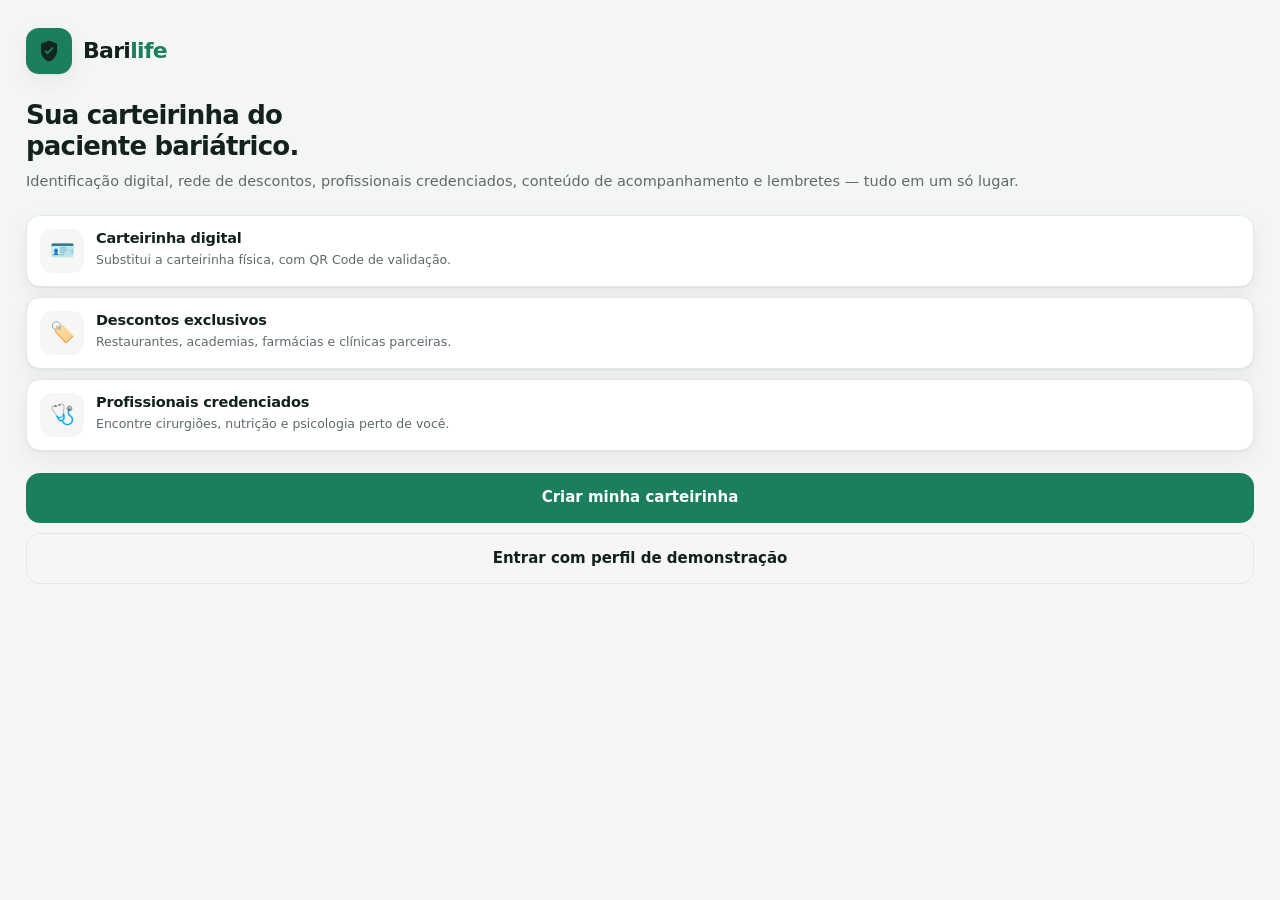
==== barilife/index.html @ 96b21c10 "Adiciona réplica acadêmica do app Barilife como PWA Réplica do Barilife (carteirinha digital do paci" ====
<!DOCTYPE html>
<html lang="pt-BR">
<head>
<meta charset="UTF-8">
<meta name="viewport" content="width=device-width, initial-scale=1, maximum-scale=1, user-scalable=no, viewport-fit=cover">
<title>Barilife — Carteirinha Digital</title>
<meta name="description" content="Réplica acadêmica do aplicativo Barilife: carteirinha digital do paciente bariátrico, rede de descontos, busca de profissionais, conteúdo e lembretes.">

<!-- PWA -->
<link rel="manifest" href="manifest.webmanifest">
<meta name="theme-color" content="#1B7F5F" media="(prefers-color-scheme: light)">
<meta name="theme-color" content="#0F1412" media="(prefers-color-scheme: dark)">

<!-- iOS: instalacao pela tela de inicio do Safari -->
<meta name="apple-mobile-web-app-capable" content="yes">
<meta name="mobile-web-app-capable" content="yes">
<meta name="apple-mobile-web-app-status-bar-style" content="default">
<meta name="apple-mobile-web-app-title" content="Barilife">
<link rel="apple-touch-icon" href="icons/apple-touch-icon.png">
<link rel="icon" type="image/png" sizes="192x192" href="icons/icon-192.png">

<link rel="stylesheet" href="assets/css/app.css">
</head>
<body>

<!-- ====================== SVGs reutilizaveis ========================== -->
<svg style="display:none" aria-hidden="true">
  <symbol id="i-selo" viewBox="0 0 24 24" fill="currentColor">
    <path d="M12 2.2 4.6 5.4v6.1c0 4.6 3.1 8.9 7.4 10.3 4.3-1.4 7.4-5.7 7.4-10.3V5.4L12 2.2Z" opacity=".95"/>
    <path d="m10.6 15.2-2.9-2.9 1.3-1.3 1.6 1.6 4.4-4.4 1.3 1.3-5.7 5.7Z" fill="#1B7F5F"/>
  </symbol>
  <symbol id="i-card" viewBox="0 0 24 24"><rect x="2.5" y="5" width="19" height="14" rx="3"/><path d="M2.5 9.5h19M6.5 14h4"/></symbol>
  <symbol id="i-tag"  viewBox="0 0 24 24"><path d="M3 12.4V4.5A1.5 1.5 0 0 1 4.5 3h7.9a2 2 0 0 1 1.4.6l7 7a2 2 0 0 1 0 2.8l-6.4 6.4a2 2 0 0 1-2.8 0l-7-7a2 2 0 0 1-.6-1.4Z"/><circle cx="7.8" cy="7.8" r="1.4"/></symbol>
  <symbol id="i-pino" viewBox="0 0 24 24"><path d="M12 21s7-5.6 7-11a7 7 0 1 0-14 0c0 5.4 7 11 7 11Z"/><circle cx="12" cy="10" r="2.6"/></symbol>
  <symbol id="i-livro" viewBox="0 0 24 24"><path d="M4 4.5A1.5 1.5 0 0 1 5.5 3H11a2 2 0 0 1 2 2v14a2 2 0 0 0-2-2H5.5A1.5 1.5 0 0 1 4 15.5Z"/><path d="M20 4.5A1.5 1.5 0 0 0 18.5 3H13a2 2 0 0 0-2 2v14a2 2 0 0 1 2-2h5.5a1.5 1.5 0 0 0 1.5-1.5Z"/></symbol>
  <symbol id="i-sino" viewBox="0 0 24 24"><path d="M18 8.5a6 6 0 1 0-12 0c0 5-2 6.5-2 6.5h16s-2-1.5-2-6.5Z"/><path d="M10.3 19a2 2 0 0 0 3.4 0"/></symbol>
  <symbol id="i-busca" viewBox="0 0 24 24"><circle cx="11" cy="11" r="7"/><path d="m20 20-3.6-3.6"/></symbol>
</svg>

<!-- ====================== Tela de entrada ============================= -->
<section id="tela-entrada" class="on" aria-label="Entrada">
  <div class="marca">
    <div class="selo"><svg viewBox="0 0 24 24"><use href="#i-selo"/></svg></div>
    <div class="nome">Bari<span>life</span></div>
  </div>

  <!-- passo 1: apresentacao -->
  <div class="passo on" id="passo-1">
    <div class="entrada-hero">
      <h2>Sua carteirinha do<br>paciente bariátrico.</h2>
      <p>Identificação digital, rede de descontos, profissionais credenciados, conteúdo de acompanhamento e lembretes — tudo em um só lugar.</p>
    </div>
    <ul class="lista" style="margin-bottom:22px">
      <li class="item"><div class="ico-box">🪪</div><div class="corpo"><div class="t">Carteirinha digital</div><div class="s">Substitui a carteirinha física, com QR Code de validação.</div></div></li>
      <li class="item"><div class="ico-box">🏷️</div><div class="corpo"><div class="t">Descontos exclusivos</div><div class="s">Restaurantes, academias, farmácias e clínicas parceiras.</div></div></li>
      <li class="item"><div class="ico-box">🩺</div><div class="corpo"><div class="t">Profissionais credenciados</div><div class="s">Encontre cirurgiões, nutrição e psicologia perto de você.</div></div></li>
    </ul>
    <button class="btn cheio" data-ir="2">Criar minha carteirinha</button>
    <button class="btn cheio neutro" id="btn-demo" style="margin-top:10px">Entrar com perfil de demonstração</button>
  </div>

  <!-- passo 2: dados pessoais -->
  <div class="passo" id="passo-2">
    <div class="progresso"><i class="on"></i><i></i></div>
    <div class="entrada-hero"><h2>Seus dados</h2><p>Usados apenas neste dispositivo para montar a carteirinha.</p></div>
    <form id="form-1" novalidate>
      <div class="campo"><label for="f-nome">Nome completo</label><input id="f-nome" required autocomplete="name" placeholder="Como aparece no seu documento"></div>
      <div class="campo"><label for="f-email">E-mail</label><input id="f-email" type="email" required autocomplete="email" placeholder="voce@email.com"></div>
      <div class="dupla">
        <div class="campo"><label for="f-cidade">Cidade</label><input id="f-cidade" required placeholder="São Paulo"></div>
        <div class="campo"><label for="f-uf">UF</label><select id="f-uf"></select></div>
      </div>
      <button class="btn cheio" type="submit">Continuar</button>
      <button class="btn cheio neutro" type="button" data-ir="1" style="margin-top:10px">Voltar</button>
    </form>
  </div>

  <!-- passo 3: dados da cirurgia -->
  <div class="passo" id="passo-3">
    <div class="progresso"><i class="on"></i><i class="on"></i></div>
    <div class="entrada-hero"><h2>Sua cirurgia</h2><p>Esses dados aparecem na frente da carteirinha.</p></div>
    <form id="form-2" novalidate>
      <div class="campo"><label for="f-cirurgia">Tipo de cirurgia</label><select id="f-cirurgia"></select></div>
      <div class="campo"><label for="f-data">Data da cirurgia</label><input id="f-data" type="date" required></div>
      <div class="campo"><label for="f-cirurgiao">Cirurgião responsável</label><input id="f-cirurgiao" required placeholder="Dra. Helena Marques Vidal"></div>
      <div class="dupla">
        <div class="campo"><label for="f-crm">CRM</label><input id="f-crm" required placeholder="CRM-SP 118342"></div>
        <div class="campo"><label for="f-hospital">Hospital</label><input id="f-hospital" placeholder="Hospital Santa Vitória"></div>
      </div>
      <button class="btn cheio" type="submit">Gerar carteirinha</button>
      <button class="btn cheio neutro" type="button" data-ir="2" style="margin-top:10px">Voltar</button>
    </form>
    <div class="aviso"><b>Réplica acadêmica.</b> Este não é o aplicativo oficial da SBCBM. Foi desenvolvido como trabalho de curso e nenhum dado é enviado para servidores — tudo fica salvo apenas neste navegador.</div>
  </div>
</section>

<!-- ====================== Aplicativo ================================== -->
<div id="app" hidden>

  <header class="topbar">
    <button class="voltar" id="btn-voltar" hidden aria-label="Voltar">‹</button>
    <div class="titulo"><h1 id="tit">Carteirinha</h1><p id="sub">Paciente bariátrico</p></div>
    <button class="avatar" id="btn-perfil" aria-label="Abrir perfil"></button>
  </header>

  <main>
    <!-- ---------- Carteirinha ---------- -->
    <section class="tela on" id="t-carteirinha">
      <div id="banner-instalar"></div>
      <div class="carteira" id="carteira"></div>
      <div class="acoes-rapidas">
        <button id="a-qr"><span class="ico">⛶</span>Ampliar QR</button>
        <button id="a-compartilhar"><span class="ico">↗</span>Compartilhar</button>
        <button id="a-editar"><span class="ico">✎</span>Editar dados</button>
      </div>

      <h2 class="secao-tit">Minha jornada</h2>
      <div class="metricas" id="metricas"></div>

      <h2 class="secao-tit">Próximo compromisso</h2>
      <div id="proximo"></div>

      <h2 class="secao-tit">Descontos perto de você</h2>
      <div class="lista" id="destaques"></div>

      <div class="aviso"><b>Réplica acadêmica.</b> Projeto de estudo, sem vínculo com a SBCBM. Dados de profissionais e estabelecimentos são fictícios.</div>
    </section>

    <!-- ---------- Descontos ---------- -->
    <section class="tela" id="t-descontos">
      <div class="busca">
        <svg><use href="#i-busca"/></svg>
        <input id="busca-parceiro" placeholder="Buscar parceiro, bairro ou cidade" aria-label="Buscar parceiro">
      </div>
      <div class="chips" id="chips-categoria"></div>
      <div class="lista" id="lista-parceiros"></div>
    </section>

    <!-- ---------- Profissionais ---------- -->
    <section class="tela" id="t-medicos">
      <div class="busca">
        <svg><use href="#i-busca"/></svg>
        <input id="busca-medico" placeholder="Buscar nome, especialidade ou cidade" aria-label="Buscar profissional">
      </div>
      <div class="chips" id="chips-uf"></div>
      <div class="lista" id="lista-medicos"></div>
    </section>

    <!-- ---------- Conteudo ---------- -->
    <section class="tela" id="t-conteudo">
      <div class="abas" id="abas-conteudo">
        <button class="on" data-tipo="todos">Tudo</button>
        <button data-tipo="dica">Dicas</button>
        <button data-tipo="receita">Receitas</button>
        <button data-tipo="artigo">Artigos</button>
        <button data-tipo="video">Vídeos</button>
      </div>
      <div class="lista" id="lista-conteudo"></div>
    </section>

    <!-- ---------- Lembretes ---------- -->
    <section class="tela" id="t-lembretes">
      <h2 class="secao-tit">Hidratação de hoje</h2>
      <div class="agua" id="agua"></div>

      <h2 class="secao-tit">Meus lembretes</h2>
      <div class="lista" id="lista-lembretes"></div>
      <button class="btn cheio vazio" id="btn-novo-lembrete" style="margin-top:14px">+ Novo lembrete</button>
    </section>

    <!-- ---------- Perfil ---------- -->
    <section class="tela" id="t-perfil">
      <div class="perfil-topo">
        <button class="avatar g" id="perfil-foto" aria-label="Trocar foto"></button>
        <input type="file" id="input-foto" accept="image/*" hidden>
        <div class="nome" id="perfil-nome"></div>
        <div class="sub" id="perfil-sub"></div>
        <span class="etiqueta" id="perfil-selo">✓ Carteirinha validada</span>
      </div>
      <div class="cartao">
        <button class="linha-menu" id="m-dados"><span class="ico">👤</span><span class="t">Meus dados</span><span class="seta">›</span></button>
        <button class="linha-menu" id="m-favoritos"><span class="ico">❤️</span><span class="t">Parceiros favoritos</span><span class="seta">›</span></button>
        <button class="linha-menu" id="m-meta"><span class="ico">💧</span><span class="t">Meta diária de água</span><span class="seta">›</span></button>
        <button class="linha-menu" id="m-sobre"><span class="ico">ℹ️</span><span class="t">Sobre este aplicativo</span><span class="seta">›</span></button>
        <button class="linha-menu" id="m-sair"><span class="ico">🚪</span><span class="t">Apagar dados e sair</span><span class="seta">›</span></button>
      </div>
      <div class="aviso"><b>Réplica acadêmica do Barilife.</b> Trabalho de curso, sem vínculo com a Sociedade Brasileira de Cirurgia Bariátrica e Metabólica. Todos os dados são fictícios e ficam salvos apenas neste dispositivo.</div>
    </section>
  </main>

  <nav class="tabbar" id="tabbar">
    <button class="on" data-tela="carteirinha"><svg><use href="#i-card"/></svg>Carteirinha</button>
    <button data-tela="descontos"><svg><use href="#i-tag"/></svg>Descontos</button>
    <button data-tela="medicos"><svg><use href="#i-pino"/></svg>Profissionais</button>
    <button data-tela="conteudo"><svg><use href="#i-livro"/></svg>Conteúdo</button>
    <button data-tela="lembretes"><svg><use href="#i-sino"/></svg>Lembretes</button>
  </nav>

  <div class="folha-fundo" id="folha-fundo"></div>
  <aside class="folha" id="folha" role="dialog" aria-modal="true">
    <div class="puxador"></div>
    <div class="conteudo" id="folha-conteudo"></div>
  </aside>

  <div class="toast" id="toast" role="status"></div>
</div>

<script src="assets/js/qr.js"></script>
<script src="assets/js/data.js"></script>
<script src="assets/js/app.js"></script>
</body>
</html>
---- barilife/assets/css/app.css ----
/* ============================================================================
   app.css — Replica academica do Barilife (PWA)
   Estrutura: 1) tokens  2) base  3) layout do app  4) componentes  5) telas
   ========================================================================== */

/* --------------------------- 1) Tokens ---------------------------------- */
:root{
  --verde:#1B7F5F;         /* cor principal da marca */
  --verde-esc:#0F5B43;
  --verde-cla:#E6F4EF;
  --azul:#2F6FB0;
  --areia:#F6F7F5;
  --branco:#FFFFFF;
  --texto:#12211C;
  --texto-2:#5C6B66;
  --texto-3:#8A9793;
  --linha:#E3E8E5;
  --card:#FFFFFF;
  --fundo:#F4F6F5;
  --alerta:#C4453C;
  --ouro:#C9922E;
  --sombra:0 1px 2px rgba(18,33,28,.06), 0 8px 24px rgba(18,33,28,.06);
  --sombra-alta:0 12px 40px rgba(18,33,28,.18);
  --r-g:20px; --r-m:14px; --r-p:10px;
  --topo:env(safe-area-inset-top);
  --base:env(safe-area-inset-bottom);
}
@media (prefers-color-scheme: dark){
  :root{
    --verde:#3FB894; --verde-esc:#1B7F5F; --verde-cla:#12302A;
    --azul:#5B9BD8; --areia:#151A18; --branco:#1B211F;
    --texto:#EAF1EE; --texto-2:#A3B2AD; --texto-3:#77857F;
    --linha:#28312E; --card:#1B211F; --fundo:#0F1412;
    --sombra:0 1px 2px rgba(0,0,0,.4), 0 8px 24px rgba(0,0,0,.3);
    --sombra-alta:0 12px 40px rgba(0,0,0,.55);
  }
}

/* --------------------------- 2) Base ------------------------------------ */
*,*::before,*::after{box-sizing:border-box;-webkit-tap-highlight-color:transparent;}
[hidden]{display:none !important;}   /* vence os display:grid/flex das classes */
html,body{margin:0;padding:0;height:100%;}
body{
  background:var(--fundo); color:var(--texto);
  font-family:-apple-system,BlinkMacSystemFont,"SF Pro Text","Segoe UI",Roboto,system-ui,sans-serif;
  font-size:15px; line-height:1.45;
  overscroll-behavior-y:none; -webkit-font-smoothing:antialiased;
}
button,input,select,textarea{font:inherit;color:inherit;}
button{cursor:pointer;border:none;background:none;padding:0;}
a{color:var(--verde);text-decoration:none;}
h1,h2,h3,h4,p{margin:0;}
ul{margin:0;padding:0;list-style:none;}
img{max-width:100%;display:block;}
:focus-visible{outline:2px solid var(--verde);outline-offset:2px;border-radius:4px;}

/* --------------------------- 3) Layout ---------------------------------- */
#app{display:flex;flex-direction:column;height:100dvh;max-width:520px;margin:0 auto;
  background:var(--fundo);position:relative;overflow:hidden;}
@media (min-width:521px){ #app{border-left:1px solid var(--linha);border-right:1px solid var(--linha);} }

.topbar{
  display:flex;align-items:center;gap:12px;
  padding:calc(12px + var(--topo)) 18px 12px;
  background:var(--card);border-bottom:1px solid var(--linha);flex:0 0 auto;z-index:4;
}
.topbar .titulo{flex:1;min-width:0;}
.topbar .titulo h1{font-size:19px;font-weight:700;letter-spacing:-.4px;}
.topbar .titulo p{font-size:12.5px;color:var(--texto-2);margin-top:1px;}
.topbar .voltar{width:34px;height:34px;border-radius:50%;display:grid;place-items:center;
  background:var(--areia);color:var(--texto);font-size:17px;flex:0 0 auto;}

.avatar{width:38px;height:38px;border-radius:50%;flex:0 0 auto;object-fit:cover;
  background:var(--verde);color:#fff;display:grid;place-items:center;
  font-weight:700;font-size:14px;letter-spacing:.3px;overflow:hidden;}
.avatar.g{width:64px;height:64px;font-size:22px;}

main{flex:1;overflow-y:auto;-webkit-overflow-scrolling:touch;padding-bottom:14px;}
.tela{display:none;padding:16px 18px 8px;animation:sobe .22s ease both;}
.tela.on{display:block;}
@keyframes sobe{from{opacity:0;transform:translateY(6px);}to{opacity:1;transform:none;}}

.tabbar{
  display:flex;background:var(--card);border-top:1px solid var(--linha);flex:0 0 auto;
  padding-bottom:var(--base);z-index:4;
}
.tabbar button{flex:1;display:flex;flex-direction:column;align-items:center;gap:3px;
  padding:9px 2px 7px;color:var(--texto-3);font-size:10.5px;font-weight:600;letter-spacing:-.1px;}
.tabbar button svg{width:23px;height:23px;stroke:currentColor;fill:none;stroke-width:1.8;
  stroke-linecap:round;stroke-linejoin:round;}
.tabbar button.on{color:var(--verde);}
.tabbar button.on svg{stroke-width:2.2;}

/* --------------------------- 4) Componentes ----------------------------- */
.cartao{background:var(--card);border:1px solid var(--linha);border-radius:var(--r-m);
  padding:14px;box-shadow:var(--sombra);}
.secao-tit{font-size:12px;font-weight:700;letter-spacing:.8px;text-transform:uppercase;
  color:var(--texto-3);margin:22px 0 10px;}
.secao-tit:first-child{margin-top:4px;}

.btn{display:inline-flex;align-items:center;justify-content:center;gap:8px;
  background:var(--verde);color:#fff;font-weight:650;font-size:15px;
  padding:14px 20px;border-radius:var(--r-m);transition:transform .12s,filter .12s;}
.btn:active{transform:scale(.975);filter:brightness(.94);}
.btn.cheio{width:100%;}
.btn.vazio{background:transparent;color:var(--verde);border:1.5px solid var(--verde);}
.btn.neutro{background:var(--areia);color:var(--texto);border:1px solid var(--linha);}
.btn.pequeno{padding:9px 14px;font-size:13.5px;border-radius:var(--r-p);}
.btn[disabled]{opacity:.45;pointer-events:none;}

.campo{margin-bottom:14px;}
.campo label{display:block;font-size:12px;font-weight:650;color:var(--texto-2);
  margin-bottom:6px;letter-spacing:.2px;}
.campo input,.campo select,.campo textarea{
  width:100%;background:var(--card);border:1.5px solid var(--linha);border-radius:var(--r-p);
  padding:12px 13px;font-size:15px;transition:border-color .15s;appearance:none;}
.campo input:focus,.campo select:focus,.campo textarea:focus{outline:none;border-color:var(--verde);}
.campo .ajuda{font-size:11.5px;color:var(--texto-3);margin-top:5px;}
.dupla{display:grid;grid-template-columns:1fr 1fr;gap:12px;}

.busca{display:flex;align-items:center;gap:9px;background:var(--card);
  border:1.5px solid var(--linha);border-radius:var(--r-m);padding:11px 13px;margin-bottom:12px;}
.busca input{flex:1;border:none;background:none;font-size:15px;}
.busca input:focus{outline:none;}
.busca svg{width:18px;height:18px;stroke:var(--texto-3);fill:none;stroke-width:2;}

.chips{display:flex;gap:8px;overflow-x:auto;padding:2px 18px 12px;margin:0 -18px;
  scrollbar-width:none;}
.chips::-webkit-scrollbar{display:none;}
.chip{flex:0 0 auto;background:var(--card);border:1.5px solid var(--linha);border-radius:999px;
  padding:8px 14px;font-size:13px;font-weight:600;color:var(--texto-2);white-space:nowrap;}
.chip.on{background:var(--verde);border-color:var(--verde);color:#fff;}

.etiqueta{display:inline-flex;align-items:center;gap:5px;font-size:11px;font-weight:700;
  letter-spacing:.3px;padding:3px 9px;border-radius:999px;
  background:var(--verde-cla);color:var(--verde-esc);}
@media (prefers-color-scheme: dark){ .etiqueta{color:var(--verde);} }

.vazio-msg{text-align:center;color:var(--texto-3);font-size:14px;padding:40px 20px;line-height:1.6;}
.vazio-msg .ico{font-size:34px;display:block;margin-bottom:10px;}

/* Folha deslizante (bottom sheet) */
.folha-fundo{position:absolute;inset:0;background:rgba(10,20,17,.5);opacity:0;
  pointer-events:none;transition:opacity .25s;z-index:9;backdrop-filter:blur(2px);}
.folha-fundo.on{opacity:1;pointer-events:auto;}
.folha{position:absolute;left:0;right:0;bottom:0;z-index:10;background:var(--card);
  border-radius:22px 22px 0 0;transform:translateY(101%);transition:transform .3s cubic-bezier(.2,.8,.2,1);
  max-height:88%;display:flex;flex-direction:column;box-shadow:var(--sombra-alta);
  padding-bottom:var(--base);}
.folha.on{transform:translateY(0);}
.folha .puxador{width:38px;height:4px;border-radius:2px;background:var(--linha);margin:10px auto 2px;flex:0 0 auto;}
.folha .conteudo{overflow-y:auto;padding:12px 20px 20px;}

.aviso{background:var(--verde-cla);border:1px solid var(--linha);border-radius:var(--r-m);
  padding:12px 14px;font-size:12.5px;color:var(--texto-2);line-height:1.55;margin-top:18px;}
.aviso b{color:var(--texto);}

/* --------------------------- 5) Telas ----------------------------------- */

/* ---- Onboarding / cadastro ---- */
#tela-entrada{display:none;flex-direction:column;height:100%;overflow-y:auto;
  padding:calc(28px + var(--topo)) 26px calc(26px + var(--base));background:var(--fundo);}
#tela-entrada.on{display:flex;}
.marca{display:flex;align-items:center;gap:11px;margin-bottom:26px;}
.marca .selo{width:46px;height:46px;border-radius:13px;background:var(--verde);
  display:grid;place-items:center;box-shadow:var(--sombra);}
.marca .selo svg{width:26px;height:26px;}
.marca .nome{font-size:22px;font-weight:800;letter-spacing:-.7px;}
.marca .nome span{color:var(--verde);}
.entrada-hero h2{font-size:26px;font-weight:800;letter-spacing:-.8px;line-height:1.2;margin-bottom:8px;}
.entrada-hero p{color:var(--texto-2);font-size:14.5px;line-height:1.55;margin-bottom:22px;}
.passo{display:none;} .passo.on{display:block;}
.progresso{display:flex;gap:6px;margin-bottom:20px;}
.progresso i{flex:1;height:3px;border-radius:2px;background:var(--linha);}
.progresso i.on{background:var(--verde);}

/* ---- Carteirinha ---- */
.carteira{
  position:relative;border-radius:var(--r-g);overflow:hidden;color:#fff;
  background:linear-gradient(145deg,#1B7F5F 0%,#0F5B43 55%,#0B4433 100%);
  padding:18px;box-shadow:0 10px 30px rgba(15,91,67,.32);
}
.carteira::after{content:"";position:absolute;top:-70px;right:-70px;width:200px;height:200px;
  border-radius:50%;background:rgba(255,255,255,.07);}
.carteira::before{content:"";position:absolute;bottom:-90px;left:-40px;width:190px;height:190px;
  border-radius:50%;background:rgba(255,255,255,.05);}
.carteira > *{position:relative;z-index:1;}
.carteira .topo{display:flex;align-items:center;justify-content:space-between;margin-bottom:16px;}
.carteira .logo{display:flex;align-items:center;gap:8px;font-weight:800;font-size:15px;letter-spacing:-.4px;}
.carteira .logo svg{width:20px;height:20px;}
.carteira .selo-val{font-size:10px;font-weight:800;letter-spacing:.7px;text-transform:uppercase;
  background:rgba(255,255,255,.18);border:1px solid rgba(255,255,255,.28);
  padding:4px 9px;border-radius:999px;display:inline-flex;align-items:center;gap:5px;}
.carteira .selo-val i{width:6px;height:6px;border-radius:50%;background:#6FE3B4;display:block;}
.carteira .id{display:flex;align-items:center;gap:13px;margin-bottom:16px;}
.carteira .id .avatar{background:rgba(255,255,255,.2);border:2px solid rgba(255,255,255,.35);}
.carteira .id .nome{font-size:18px;font-weight:750;letter-spacing:-.4px;line-height:1.2;}
.carteira .id .sub{font-size:12.5px;opacity:.82;margin-top:2px;}
.carteira .grade{display:grid;grid-template-columns:1fr 1fr;gap:12px 14px;margin-bottom:16px;}
.carteira .grade .rot{font-size:9.5px;text-transform:uppercase;letter-spacing:.7px;opacity:.68;font-weight:700;}
.carteira .grade .val{font-size:13.5px;font-weight:650;margin-top:2px;line-height:1.3;}
.carteira .rodape{display:flex;align-items:center;justify-content:space-between;gap:12px;
  border-top:1px solid rgba(255,255,255,.18);padding-top:14px;}
.carteira .rodape .mat{font-size:9.5px;text-transform:uppercase;letter-spacing:.7px;opacity:.68;font-weight:700;}
.carteira .rodape .num{font-size:16px;font-weight:800;letter-spacing:1px;font-variant-numeric:tabular-nums;margin-top:2px;}
.carteira .rodape .qr{background:#fff;padding:6px;border-radius:9px;line-height:0;flex:0 0 auto;}
.carteira .rodape .qr svg{width:64px;height:64px;display:block;}

.acoes-rapidas{display:grid;grid-template-columns:repeat(3,1fr);gap:9px;margin-top:14px;}
.acoes-rapidas button{background:var(--card);border:1px solid var(--linha);border-radius:var(--r-m);
  padding:12px 6px;display:flex;flex-direction:column;align-items:center;gap:6px;
  font-size:11.5px;font-weight:650;color:var(--texto-2);box-shadow:var(--sombra);}
.acoes-rapidas button .ico{font-size:19px;line-height:1;}
.acoes-rapidas button:active{transform:scale(.97);}

.metricas{display:grid;grid-template-columns:repeat(3,1fr);gap:9px;}
.metrica{background:var(--card);border:1px solid var(--linha);border-radius:var(--r-m);
  padding:13px 10px;text-align:center;box-shadow:var(--sombra);}
.metrica .n{font-size:21px;font-weight:800;letter-spacing:-.8px;color:var(--verde);
  font-variant-numeric:tabular-nums;line-height:1.1;}
.metrica .r{font-size:10.5px;color:var(--texto-3);font-weight:600;margin-top:3px;line-height:1.3;}

.proxima{display:flex;align-items:center;gap:12px;background:var(--card);border:1px solid var(--linha);
  border-radius:var(--r-m);padding:13px 14px;box-shadow:var(--sombra);}
.proxima .data{flex:0 0 auto;width:46px;text-align:center;background:var(--verde-cla);
  border-radius:var(--r-p);padding:6px 0;}
.proxima .data .d{font-size:17px;font-weight:800;color:var(--verde-esc);line-height:1;}
.proxima .data .m{font-size:9.5px;font-weight:700;text-transform:uppercase;color:var(--verde-esc);letter-spacing:.4px;}
@media (prefers-color-scheme: dark){ .proxima .data .d,.proxima .data .m{color:var(--verde);} }
.proxima .txt{flex:1;min-width:0;}
.proxima .txt .t{font-size:14px;font-weight:650;}
.proxima .txt .s{font-size:12px;color:var(--texto-2);margin-top:1px;}

/* QR ampliado */
.qr-grande{text-align:center;}
.qr-grande .moldura{display:inline-block;background:#fff;padding:16px;border-radius:var(--r-m);
  box-shadow:var(--sombra);margin-bottom:14px;}
.qr-grande .moldura svg{width:210px;height:210px;display:block;}
.qr-grande .cod{font-size:13px;color:var(--texto-2);word-break:break-all;line-height:1.5;}

/* ---- Lista generica de itens ---- */
.lista{display:flex;flex-direction:column;gap:10px;}
.item{display:flex;align-items:flex-start;gap:12px;background:var(--card);border:1px solid var(--linha);
  border-radius:var(--r-m);padding:13px;box-shadow:var(--sombra);text-align:left;width:100%;}
.item:active{transform:scale(.99);}
.item .ico-box{flex:0 0 auto;width:44px;height:44px;border-radius:12px;display:grid;place-items:center;
  font-size:20px;background:var(--areia);}
.item .corpo{flex:1;min-width:0;display:block;}
.item .corpo .t{display:block;font-size:14.5px;font-weight:680;letter-spacing:-.2px;line-height:1.3;}
.item .corpo .s{display:block;font-size:12.5px;color:var(--texto-2);margin-top:3px;line-height:1.4;}
.item .corpo .meta{display:flex;align-items:center;gap:8px;flex-wrap:wrap;margin-top:7px;
  font-size:11.5px;color:var(--texto-3);}
.item .direita{flex:0 0 auto;text-align:right;display:flex;flex-direction:column;align-items:flex-end;gap:5px;}
.desconto{font-size:17px;font-weight:850;color:var(--verde);letter-spacing:-.7px;line-height:1;}
.desconto small{font-size:11px;font-weight:700;}
.estrela{color:var(--ouro);font-weight:700;}
.favorito{font-size:17px;line-height:1;color:var(--texto-3);}
.favorito.on{color:var(--alerta);}

/* ---- Conteudo ---- */
.abas{display:flex;gap:4px;background:var(--areia);border-radius:var(--r-m);padding:4px;margin-bottom:14px;}
.abas button{flex:1;padding:9px 4px;border-radius:var(--r-p);font-size:13px;font-weight:650;color:var(--texto-2);}
.abas button.on{background:var(--card);color:var(--texto);box-shadow:var(--sombra);}
.capa{height:92px;border-radius:var(--r-m) var(--r-m) 0 0;display:grid;place-items:center;font-size:38px;}
.post{background:var(--card);border:1px solid var(--linha);border-radius:var(--r-m);overflow:hidden;
  box-shadow:var(--sombra);text-align:left;width:100%;}
.post .txt{display:block;padding:13px 14px;}
.post .txt .t{display:block;font-size:15px;font-weight:700;letter-spacing:-.3px;line-height:1.3;}
.post .txt .s{display:block;font-size:12.5px;color:var(--texto-2);margin-top:4px;line-height:1.45;}
.post .txt .meta{display:flex;gap:8px;align-items:center;margin-top:9px;font-size:11.5px;color:var(--texto-3);}
.leitura{white-space:pre-wrap;font-size:15px;line-height:1.65;color:var(--texto);}
.leitura-capa{height:120px;border-radius:var(--r-m);display:grid;place-items:center;font-size:46px;margin-bottom:16px;}

/* ---- Lembretes / hidratacao ---- */
.agua{display:flex;align-items:center;gap:16px;background:var(--card);border:1px solid var(--linha);
  border-radius:var(--r-m);padding:16px;box-shadow:var(--sombra);}
.anel{position:relative;flex:0 0 auto;width:92px;height:92px;}
.anel svg{transform:rotate(-90deg);width:92px;height:92px;}
.anel .trilho{fill:none;stroke:var(--linha);stroke-width:9;}
.anel .barra{fill:none;stroke:var(--verde);stroke-width:9;stroke-linecap:round;
  transition:stroke-dashoffset .45s cubic-bezier(.2,.8,.2,1);}
.anel .centro{position:absolute;inset:0;display:grid;place-items:center;text-align:center;}
.anel .centro .n{font-size:19px;font-weight:800;letter-spacing:-.7px;line-height:1;}
.anel .centro .u{font-size:10px;color:var(--texto-3);font-weight:600;}
.agua .lado{flex:1;min-width:0;}
.agua .lado .t{font-size:14.5px;font-weight:680;}
.agua .lado .s{font-size:12.5px;color:var(--texto-2);margin-top:3px;line-height:1.45;}
.agua .botoes{display:flex;gap:8px;margin-top:11px;}
.agua .botoes button{flex:1;background:var(--verde-cla);color:var(--verde-esc);border-radius:var(--r-p);
  padding:9px 4px;font-size:13px;font-weight:700;}
@media (prefers-color-scheme: dark){ .agua .botoes button{color:var(--verde);} }
.agua .botoes button.menos{background:var(--areia);color:var(--texto-2);}

.chave{position:relative;flex:0 0 auto;width:46px;height:28px;border-radius:999px;
  background:var(--linha);transition:background .2s;}
.chave::after{content:"";position:absolute;top:3px;left:3px;width:22px;height:22px;border-radius:50%;
  background:#fff;box-shadow:0 1px 3px rgba(0,0,0,.25);transition:transform .2s;}
.chave.on{background:var(--verde);}
.chave.on::after{transform:translateX(18px);}

/* ---- Perfil ---- */
.perfil-topo{display:flex;flex-direction:column;align-items:center;gap:10px;padding:8px 0 20px;}
.perfil-topo .nome{font-size:19px;font-weight:750;letter-spacing:-.4px;}
.perfil-topo .sub{font-size:13px;color:var(--texto-2);}
.linha-menu{display:flex;align-items:center;gap:12px;padding:14px 2px;border-bottom:1px solid var(--linha);
  width:100%;text-align:left;}
.linha-menu:last-child{border-bottom:none;}
.linha-menu .ico{width:34px;height:34px;border-radius:10px;background:var(--areia);display:grid;
  place-items:center;font-size:16px;flex:0 0 auto;}
.linha-menu .t{flex:1;font-size:14.5px;font-weight:600;}
.linha-menu .seta{color:var(--texto-3);font-size:18px;}

/* ---- Aviso flutuante (toast) ---- */
.toast{position:absolute;left:50%;bottom:calc(84px + var(--base));transform:translate(-50%,14px);
  background:var(--texto);color:var(--fundo);font-size:13.5px;font-weight:600;
  padding:11px 18px;border-radius:999px;box-shadow:var(--sombra-alta);z-index:20;
  opacity:0;pointer-events:none;transition:opacity .22s,transform .22s;max-width:88%;text-align:center;}
.toast.on{opacity:1;transform:translate(-50%,0);}

/* ---- Banner de instalacao ---- */
.instalar{display:flex;align-items:center;gap:11px;background:var(--verde-cla);
  border:1px solid var(--verde);border-radius:var(--r-m);padding:12px 13px;margin-bottom:14px;}
.instalar .ico{font-size:20px;}
.instalar .txt{flex:1;font-size:12.5px;line-height:1.45;color:var(--texto);}
.instalar .txt b{font-weight:700;}
.instalar .fechar{font-size:18px;color:var(--texto-3);padding:0 4px;}
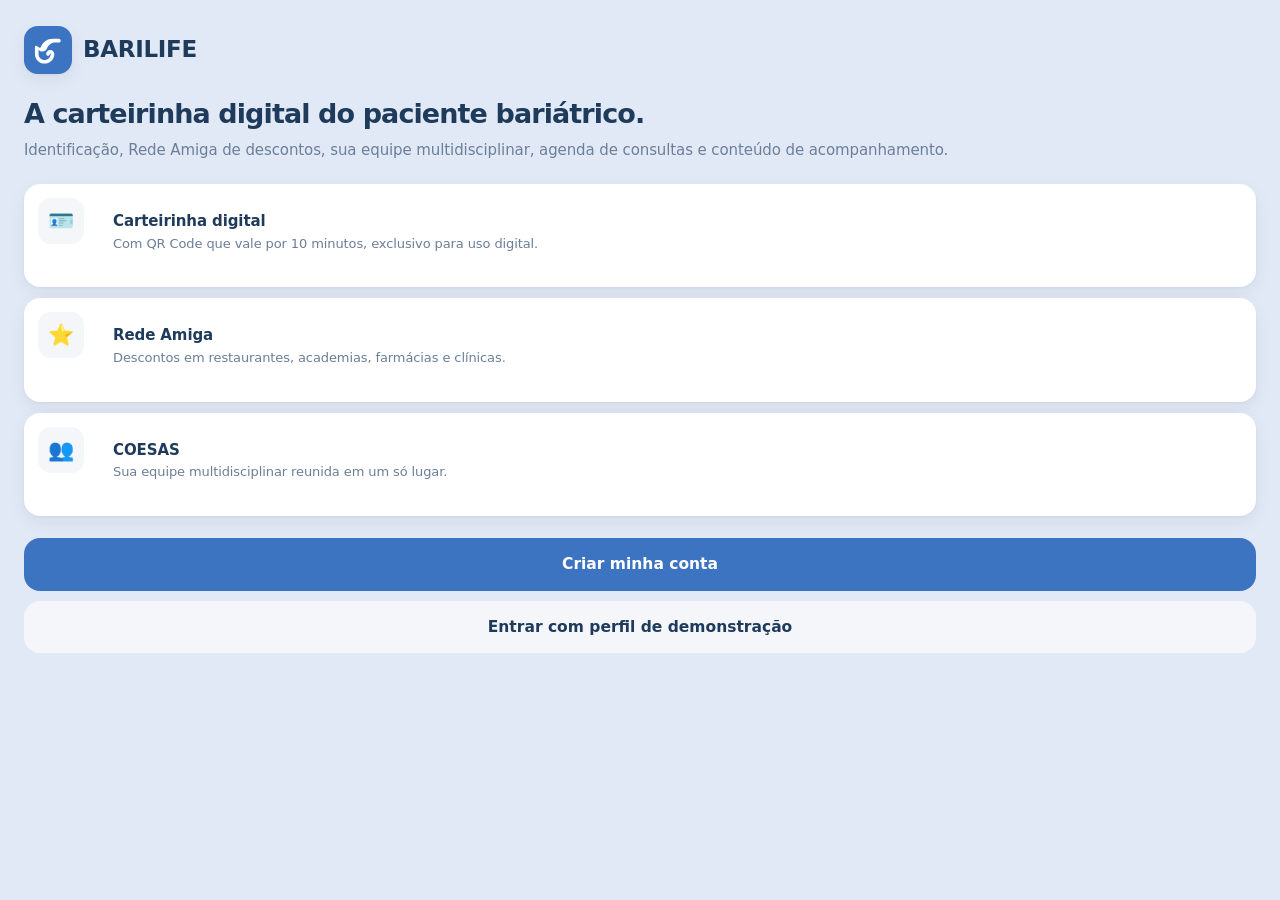
==== commit 7e0a5c54: "Refaz a réplica a partir das capturas do aplicativo real A primeira versão foi construída a partir d" ====
--- a/barilife/index.html
+++ b/barilife/index.html
@@ -4,14 +4,12 @@
 <meta charset="UTF-8">
 <meta name="viewport" content="width=device-width, initial-scale=1, maximum-scale=1, user-scalable=no, viewport-fit=cover">
 <title>Barilife — Carteirinha Digital</title>
-<meta name="description" content="Réplica acadêmica do aplicativo Barilife: carteirinha digital do paciente bariátrico, rede de descontos, busca de profissionais, conteúdo e lembretes.">
-
-<!-- PWA -->
+<meta name="description" content="Réplica acadêmica do aplicativo Barilife: carteirinha digital do paciente bariátrico, Rede Amiga, locais, mídias, agenda e acompanhamento.">
+
 <link rel="manifest" href="manifest.webmanifest">
-<meta name="theme-color" content="#1B7F5F" media="(prefers-color-scheme: light)">
-<meta name="theme-color" content="#0F1412" media="(prefers-color-scheme: dark)">
-
-<!-- iOS: instalacao pela tela de inicio do Safari -->
+<meta name="theme-color" content="#3D74C1" media="(prefers-color-scheme: light)">
+<meta name="theme-color" content="#0D141F" media="(prefers-color-scheme: dark)">
+
 <meta name="apple-mobile-web-app-capable" content="yes">
 <meta name="mobile-web-app-capable" content="yes">
 <meta name="apple-mobile-web-app-status-bar-style" content="default">
@@ -23,49 +21,75 @@
 </head>
 <body>
 
-<!-- ====================== SVGs reutilizaveis ========================== -->
+<!-- ===================== Ícones reutilizáveis ========================== -->
 <svg style="display:none" aria-hidden="true">
-  <symbol id="i-selo" viewBox="0 0 24 24" fill="currentColor">
-    <path d="M12 2.2 4.6 5.4v6.1c0 4.6 3.1 8.9 7.4 10.3 4.3-1.4 7.4-5.7 7.4-10.3V5.4L12 2.2Z" opacity=".95"/>
-    <path d="m10.6 15.2-2.9-2.9 1.3-1.3 1.6 1.6 4.4-4.4 1.3 1.3-5.7 5.7Z" fill="#1B7F5F"/>
+  <!-- marca do Barilife: laço arredondado, aproximação da original -->
+  <symbol id="i-marca" viewBox="0 0 48 48">
+    <path d="M31.5 6c-8.6 0-15.9 5.4-18.8 13-.5 1.3-2 1.7-3.1.9L6 17.4c-1.2-.9-2.9 0-2.9 1.5v11.4C3.1 38.9 9.9 45.7 18.3 45.7h.4c8.5 0 15.4-6.9 15.4-15.4 0-3.6-2.9-6.5-6.5-6.5s-6.5 2.9-6.5 6.5c0 1.6 1.3 2.9 2.9 2.9s2.9-1.3 2.9-2.9c0-.4.3-.7.7-.7s.7.3.7.7c0 5.3-4.3 9.6-9.6 9.6h-.4C13 39.9 8.9 35.8 8.9 30.3v-6.6l1.8 1.3c3.9 2.8 9.3 1.4 11.4-3C24.2 16.2 29.4 12 35.4 12h6.1c1.6 0 2.9-1.3 2.9-2.9S43.1 6 41.5 6h-10Z"/>
   </symbol>
-  <symbol id="i-card" viewBox="0 0 24 24"><rect x="2.5" y="5" width="19" height="14" rx="3"/><path d="M2.5 9.5h19M6.5 14h4"/></symbol>
-  <symbol id="i-tag"  viewBox="0 0 24 24"><path d="M3 12.4V4.5A1.5 1.5 0 0 1 4.5 3h7.9a2 2 0 0 1 1.4.6l7 7a2 2 0 0 1 0 2.8l-6.4 6.4a2 2 0 0 1-2.8 0l-7-7a2 2 0 0 1-.6-1.4Z"/><circle cx="7.8" cy="7.8" r="1.4"/></symbol>
-  <symbol id="i-pino" viewBox="0 0 24 24"><path d="M12 21s7-5.6 7-11a7 7 0 1 0-14 0c0 5.4 7 11 7 11Z"/><circle cx="12" cy="10" r="2.6"/></symbol>
-  <symbol id="i-livro" viewBox="0 0 24 24"><path d="M4 4.5A1.5 1.5 0 0 1 5.5 3H11a2 2 0 0 1 2 2v14a2 2 0 0 0-2-2H5.5A1.5 1.5 0 0 1 4 15.5Z"/><path d="M20 4.5A1.5 1.5 0 0 0 18.5 3H13a2 2 0 0 0-2 2v14a2 2 0 0 1 2-2h5.5a1.5 1.5 0 0 0 1.5-1.5Z"/></symbol>
-  <symbol id="i-sino" viewBox="0 0 24 24"><path d="M18 8.5a6 6 0 1 0-12 0c0 5-2 6.5-2 6.5h16s-2-1.5-2-6.5Z"/><path d="M10.3 19a2 2 0 0 0 3.4 0"/></symbol>
+  <symbol id="i-midias" viewBox="0 0 24 24"><path d="M4 8h16a2 2 0 0 1 2 2v8a2 2 0 0 1-2 2H4a2 2 0 0 1-2-2v-8a2 2 0 0 1 2-2Zm1-3h14a1 1 0 0 1 0 2H5a1 1 0 0 1 0-2Zm2-3h10a1 1 0 0 1 0 2H7a1 1 0 0 1 0-2Z"/></symbol>
+  <symbol id="i-locais" viewBox="0 0 24 24"><path d="M12 2a7.5 7.5 0 0 0-7.5 7.5C4.5 15.4 12 22.5 12 22.5s7.5-7.1 7.5-13A7.5 7.5 0 0 0 12 2Zm0 10.2a2.7 2.7 0 1 1 0-5.4 2.7 2.7 0 0 1 0 5.4Z"/></symbol>
+  <symbol id="i-pessoa" viewBox="0 0 24 24"><path d="M12 12a5 5 0 1 0 0-10 5 5 0 0 0 0 10Zm0 2c-4.4 0-8 2.6-8 5.8V22h16v-2.2c0-3.2-3.6-5.8-8-5.8Z"/></symbol>
+  <symbol id="i-agenda" viewBox="0 0 24 24"><path d="M7 2a1 1 0 0 1 1 1v1h8V3a1 1 0 1 1 2 0v1h1a2 2 0 0 1 2 2v2H3V6a2 2 0 0 1 2-2h1V3a1 1 0 0 1 1-1ZM3 10h18v10a2 2 0 0 1-2 2H5a2 2 0 0 1-2-2V10Zm4 3v2h2v-2H7Zm4 0v2h2v-2h-2Zm4 0v2h2v-2h-2Zm-8 4v2h2v-2H7Zm4 0v2h2v-2h-2Z"/></symbol>
+  <symbol id="i-menu" viewBox="0 0 24 24"><path d="M3 6h18a1 1 0 0 1 0 2H3a1 1 0 0 1 0-2Zm0 5h18a1 1 0 0 1 0 2H3a1 1 0 0 1 0-2Zm0 5h12a1 1 0 0 1 0 2H3a1 1 0 0 1 0-2Z"/></symbol>
   <symbol id="i-busca" viewBox="0 0 24 24"><circle cx="11" cy="11" r="7"/><path d="m20 20-3.6-3.6"/></symbol>
+  <symbol id="i-relogio" viewBox="0 0 24 24"><path d="M12 2a10 10 0 1 0 0 20 10 10 0 0 0 0-20Zm1 10.6-3.3 2.4a1 1 0 1 1-1.2-1.6L11 11.5V6.8a1 1 0 1 1 2 0v5.8Z"/></symbol>
+  <symbol id="i-grafico" viewBox="0 0 24 24"><path d="M12 2a10 10 0 1 0 10 10h-10V2Zm2-0v8h8a10 10 0 0 0-8-8Z"/></symbol>
+  <symbol id="i-equipe" viewBox="0 0 24 24"><path d="M8 11a3.5 3.5 0 1 0 0-7 3.5 3.5 0 0 0 0 7Zm8 0a3 3 0 1 0 0-6 3 3 0 0 0 0 6ZM8 13c-3.3 0-6 1.9-6 4.3V20h12v-2.7c0-2.4-2.7-4.3-6-4.3Zm8 0c-.8 0-1.6.1-2.3.3 1.4 1.1 2.3 2.5 2.3 4v2.7h6v-2.4c0-2.2-2.7-3.6-6-3.6Z"/></symbol>
+  <symbol id="i-sino2" viewBox="0 0 24 24"><path d="M12 2a6 6 0 0 0-6 6c0 5-2 6.5-2 6.5h16S18 13 18 8a6 6 0 0 0-6-6Zm-1.7 17a2 2 0 0 0 3.4 0h-3.4Z"/></symbol>
+  <symbol id="i-chave" viewBox="0 0 24 24"><path d="M14 3a7 7 0 0 0-6.3 10L2 18.7V22h3.3l1-1v-2h2v-2h2l1.3-1.3A7 7 0 1 0 14 3Zm2.5 5.5a1.8 1.8 0 1 1 0-3.6 1.8 1.8 0 0 1 0 3.6Z"/></symbol>
+  <symbol id="i-ajuda" viewBox="0 0 24 24"><path d="M12 2a10 10 0 1 0 0 20 10 10 0 0 0 0-20Zm.1 15.6a1.3 1.3 0 1 1 0-2.6 1.3 1.3 0 0 1 0 2.6Zm1.9-6.2c-.8.6-1 .9-1 1.6v.3h-2v-.4c0-1.4.6-2.2 1.6-2.9.7-.5 1-.9 1-1.5 0-.7-.5-1.2-1.4-1.2-.8 0-1.4.4-1.7 1.2l-1.8-.8C9.2 6.4 10.4 5.6 12.2 5.6c2 0 3.4 1.1 3.4 2.9 0 1.2-.6 2-1.6 2.9Z"/></symbol>
+  <symbol id="i-doc" viewBox="0 0 24 24"><path d="M6 2h7l5 5v15a0 0 0 0 1 0 0H6a2 2 0 0 1-2-2V4a2 2 0 0 1 2-2Zm7 1.5V8h4.5L13 3.5Z"/></symbol>
+  <symbol id="i-balao" viewBox="0 0 24 24"><path d="M4 3h16a2 2 0 0 1 2 2v10a2 2 0 0 1-2 2H9l-5 4v-4a2 2 0 0 1-2-2V5a2 2 0 0 1 2-2Z"/></symbol>
+  <symbol id="i-balanca" viewBox="0 0 24 24"><path d="M5 3h14a2 2 0 0 1 2 2v14a2 2 0 0 1-2 2H5a2 2 0 0 1-2-2V5a2 2 0 0 1 2-2Zm7 2.6a4 4 0 0 0-3.9 3.2h7.8A4 4 0 0 0 12 5.6Zm0 1.3.9 2h-2.5l1.6-2Z"/></symbol>
+  <symbol id="i-jornal" viewBox="0 0 24 24"><path d="M4 4h13a1 1 0 0 1 1 1v14a2 2 0 0 0 2 2H5a2 2 0 0 1-2-2V5a1 1 0 0 1 1-1Zm2 3v4h6V7H6Zm0 6v1.5h9V13H6Zm0 3.5V18h9v-1.5H6Zm8-9.5v4h3V7h-3Z"/></symbol>
+  <symbol id="i-estrela" viewBox="0 0 24 24"><path d="m12 2.6 2.9 5.9 6.5.9-4.7 4.6 1.1 6.5-5.8-3-5.8 3 1.1-6.5L2.6 9.4l6.5-.9L12 2.6Z"/></symbol>
+  <symbol id="i-prancheta" viewBox="0 0 24 24"><path d="M9 2h6a1 1 0 0 1 1 1v1h2a2 2 0 0 1 2 2v14a2 2 0 0 1-2 2H6a2 2 0 0 1-2-2V6a2 2 0 0 1 2-2h2V3a1 1 0 0 1 1-1Zm1 2v1h4V4h-4Z"/></symbol>
+  <symbol id="i-corpo" viewBox="0 0 24 24"><path d="M12 1.8a2 2 0 1 1 0 4 2 2 0 0 1 0-4ZM4 7.4h16a1 1 0 0 1 0 2h-5.3l1.6 5.1a1.1 1.1 0 0 1-2.1.7l-1-3.2h-.4V21a1.1 1.1 0 0 1-2.2 0v-9h-.4l-1 3.2a1.1 1.1 0 0 1-2.1-.7l1.6-5.1H4a1 1 0 1 1 0-2Z"/></symbol>
+  <symbol id="i-estomago" viewBox="0 0 24 24"><path d="M8.5 2.5a1.4 1.4 0 0 1 1.4 1.4v3.4c0 .9.7 1.6 1.6 1.6 2.9 0 5.3 2.3 5.3 5.3 0 4.2-3.4 7.6-7.6 7.6-2.7 0-4.6-1.3-5.7-3a1.4 1.4 0 0 1 2.3-1.5c.7 1 1.7 1.7 3.4 1.7 2.6 0 4.8-2.1 4.8-4.8 0-1.4-1.1-2.5-2.5-2.5A4.4 4.4 0 0 1 7.1 7.3V3.9c0-.8.6-1.4 1.4-1.4Z"/></symbol>
+  <symbol id="i-hospital" viewBox="0 0 24 24"><path d="M5 3h14a1 1 0 0 1 1 1v17H4V4a1 1 0 0 1 1-1Zm6 3v2H9v2h2v2h2v-2h2V8h-2V6h-2Zm-3 9v2h2v-2H8Zm6 0v2h2v-2h-2Z"/></symbol>
+  <symbol id="i-interrog" viewBox="0 0 24 24"><path d="M12 2a10 10 0 1 0 0 20 10 10 0 0 0 0-20Zm.1 15.6a1.3 1.3 0 1 1 0-2.6 1.3 1.3 0 0 1 0 2.6Zm1.9-6.2c-.8.6-1 .9-1 1.6v.3h-2v-.4c0-1.4.6-2.2 1.6-2.9.7-.5 1-.9 1-1.5 0-.7-.5-1.2-1.4-1.2-.8 0-1.4.4-1.7 1.2l-1.8-.8C9.2 6.4 10.4 5.6 12.2 5.6c2 0 3.4 1.1 3.4 2.9 0 1.2-.6 2-1.6 2.9Z"/></symbol>
+  <symbol id="i-altura" viewBox="0 0 24 24"><path d="M12 2 8.5 6h2.2v12H8.5L12 22l3.5-4h-2.2V6h2.2L12 2Z"/></symbol>
+  <symbol id="i-envelope" viewBox="0 0 24 24"><path d="M3 5h18a1 1 0 0 1 1 1v.4l-10 5.6L2 6.4V6a1 1 0 0 1 1-1Zm-1 3.7V18a1 1 0 0 0 1 1h18a1 1 0 0 0 1-1V8.7l-9.5 5.3a1 1 0 0 1-1 0L2 8.7Z"/></symbol>
+  <symbol id="i-fone" viewBox="0 0 24 24"><path d="M7.5 2h9A2.5 2.5 0 0 1 19 4.5v15A2.5 2.5 0 0 1 16.5 22h-9A2.5 2.5 0 0 1 5 19.5v-15A2.5 2.5 0 0 1 7.5 2Zm2 2v.6h5V4h-5Zm2.5 13.4a1.3 1.3 0 1 0 0 2.6 1.3 1.3 0 0 0 0-2.6Z"/></symbol>
+  <symbol id="i-bolo" viewBox="0 0 24 24"><path d="M12 1.5c.9 1 1.5 1.8 1.5 2.5a1.5 1.5 0 0 1-3 0c0-.7.6-1.5 1.5-2.5ZM7 6h10a2 2 0 0 1 2 2v2.4c-.8.6-1.6.9-2.3.9-1 0-1.6-.5-2.3-1-.6-.5-1.3-1-2.4-1s-1.8.5-2.4 1c-.7.5-1.3 1-2.3 1-.7 0-1.5-.3-2.3-.9V8a2 2 0 0 1 2-2Zm-2 6.9c.8.4 1.6.6 2.3.6 1.3 0 2.2-.6 2.9-1.1.6-.4 1-.7 1.8-.7s1.2.3 1.8.7c.7.5 1.6 1.1 2.9 1.1.7 0 1.5-.2 2.3-.6V20a2 2 0 0 1-2 2H7a2 2 0 0 1-2-2v-7.1Z"/></symbol>
+  <symbol id="i-cracha" viewBox="0 0 24 24"><path d="M9 2h6v1.5h3A2 2 0 0 1 20 5.5v14a2 2 0 0 1-2 2H6a2 2 0 0 1-2-2v-14a2 2 0 0 1 2-2h3V2Zm3 6.5a2.4 2.4 0 1 0 0 4.8 2.4 2.4 0 0 0 0-4.8ZM7.6 18.5h8.8c0-2-2-3.3-4.4-3.3s-4.4 1.3-4.4 3.3Z"/></symbol>
+  <symbol id="i-despertador" viewBox="0 0 24 24"><path d="M12 4a8 8 0 1 0 0 16 8 8 0 0 0 0-16Zm1 8.4-2.8 2a1 1 0 0 1-1.2-1.6l2-1.4V7.6a1 1 0 1 1 2 0v4.8ZM5.2 1.7 7 3.3 4.4 6.2 2.6 4.6l2.6-2.9Zm13.6 0 2.6 2.9-1.8 1.6L17 3.3l1.8-1.6Z"/></symbol>
 </svg>
 
-<!-- ====================== Tela de entrada ============================= -->
-<section id="tela-entrada" class="on" aria-label="Entrada">
+<!-- ===================== Entrada / cadastro =========================== -->
+<section id="entrada" class="on" aria-label="Entrada">
   <div class="marca">
-    <div class="selo"><svg viewBox="0 0 24 24"><use href="#i-selo"/></svg></div>
-    <div class="nome">Bari<span>life</span></div>
-  </div>
-
-  <!-- passo 1: apresentacao -->
+    <div class="selo"><svg viewBox="0 0 48 48"><use href="#i-marca"/></svg></div>
+    <div class="nome">BARILIFE</div>
+  </div>
+
   <div class="passo on" id="passo-1">
-    <div class="entrada-hero">
-      <h2>Sua carteirinha do<br>paciente bariátrico.</h2>
-      <p>Identificação digital, rede de descontos, profissionais credenciados, conteúdo de acompanhamento e lembretes — tudo em um só lugar.</p>
+    <div class="hero">
+      <h2>A carteirinha digital do paciente bariátrico.</h2>
+      <p>Identificação, Rede Amiga de descontos, sua equipe multidisciplinar, agenda de consultas e conteúdo de acompanhamento.</p>
     </div>
-    <ul class="lista" style="margin-bottom:22px">
-      <li class="item"><div class="ico-box">🪪</div><div class="corpo"><div class="t">Carteirinha digital</div><div class="s">Substitui a carteirinha física, com QR Code de validação.</div></div></li>
-      <li class="item"><div class="ico-box">🏷️</div><div class="corpo"><div class="t">Descontos exclusivos</div><div class="s">Restaurantes, academias, farmácias e clínicas parceiras.</div></div></li>
-      <li class="item"><div class="ico-box">🩺</div><div class="corpo"><div class="t">Profissionais credenciados</div><div class="s">Encontre cirurgiões, nutrição e psicologia perto de você.</div></div></li>
-    </ul>
-    <button class="btn cheio" data-ir="2">Criar minha carteirinha</button>
+    <div class="itens" style="margin-bottom:22px">
+      <div class="item"><span class="cx">🪪</span><span class="corpo"><span class="t">Carteirinha digital</span><span class="s">Com QR Code que vale por 10 minutos, exclusivo para uso digital.</span></span></div>
+      <div class="item"><span class="cx">⭐</span><span class="corpo"><span class="t">Rede Amiga</span><span class="s">Descontos em restaurantes, academias, farmácias e clínicas.</span></span></div>
+      <div class="item"><span class="cx">👥</span><span class="corpo"><span class="t">COESAS</span><span class="s">Sua equipe multidisciplinar reunida em um só lugar.</span></span></div>
+    </div>
+    <button class="btn cheio" data-ir="2">Criar minha conta</button>
     <button class="btn cheio neutro" id="btn-demo" style="margin-top:10px">Entrar com perfil de demonstração</button>
   </div>
 
-  <!-- passo 2: dados pessoais -->
   <div class="passo" id="passo-2">
     <div class="progresso"><i class="on"></i><i></i></div>
-    <div class="entrada-hero"><h2>Seus dados</h2><p>Usados apenas neste dispositivo para montar a carteirinha.</p></div>
+    <div class="hero"><h2>Seus dados</h2><p>Ficam salvos apenas neste aparelho.</p></div>
     <form id="form-1" novalidate>
       <div class="campo"><label for="f-nome">Nome completo</label><input id="f-nome" required autocomplete="name" placeholder="Como aparece no seu documento"></div>
-      <div class="campo"><label for="f-email">E-mail</label><input id="f-email" type="email" required autocomplete="email" placeholder="voce@email.com"></div>
+      <div class="campo"><label for="f-email">E-mail</label><input id="f-email" type="email" required inputmode="email" placeholder="voce@email.com"></div>
+      <div class="dupla">
+        <div class="campo"><label for="f-nasc">Nascimento</label><input id="f-nasc" type="date" required></div>
+        <div class="campo"><label for="f-sexo">Sexo</label><select id="f-sexo"></select></div>
+      </div>
+      <div class="campo"><label for="f-cpf">CPF</label><input id="f-cpf" required inputmode="numeric" maxlength="14" placeholder="000.000.000-00"><div class="ajuda">Aparece na frente da carteirinha e é usado pelo cirurgião para conferir o cadastro.</div></div>
+      <div class="campo"><label for="f-tel">Telefone</label><input id="f-tel" type="tel" required inputmode="numeric" maxlength="15" placeholder="(00) 00000-0000"></div>
       <div class="dupla">
         <div class="campo"><label for="f-cidade">Cidade</label><input id="f-cidade" required placeholder="São Paulo"></div>
         <div class="campo"><label for="f-uf">UF</label><select id="f-uf"></select></div>
@@ -75,125 +99,158 @@
     </form>
   </div>
 
-  <!-- passo 3: dados da cirurgia -->
   <div class="passo" id="passo-3">
     <div class="progresso"><i class="on"></i><i class="on"></i></div>
-    <div class="entrada-hero"><h2>Sua cirurgia</h2><p>Esses dados aparecem na frente da carteirinha.</p></div>
+    <div class="hero"><h2>Sua cirurgia</h2><p>O cirurgião confere estes dados antes de liberar a carteirinha.</p></div>
     <form id="form-2" novalidate>
       <div class="campo"><label for="f-cirurgia">Tipo de cirurgia</label><select id="f-cirurgia"></select></div>
-      <div class="campo"><label for="f-data">Data da cirurgia</label><input id="f-data" type="date" required></div>
+      <div class="dupla">
+        <div class="campo"><label for="f-mes">Mês/ano da cirurgia</label><input id="f-mes" type="month" required></div>
+        <div class="campo"><label for="f-alt">Altura (cm)</label><input id="f-alt" type="number" min="100" max="250" inputmode="numeric" placeholder="158"></div>
+      </div>
+      <div class="dupla">
+        <div class="campo"><label for="f-pi">Peso antes (kg)</label><input id="f-pi" type="number" step="0.1" inputmode="decimal" placeholder="125"></div>
+        <div class="campo"><label for="f-pa">Peso atual (kg)</label><input id="f-pa" type="number" step="0.1" inputmode="decimal" placeholder="78"></div>
+      </div>
       <div class="campo"><label for="f-cirurgiao">Cirurgião responsável</label><input id="f-cirurgiao" required placeholder="Dra. Helena Marques Vidal"></div>
       <div class="dupla">
-        <div class="campo"><label for="f-crm">CRM</label><input id="f-crm" required placeholder="CRM-SP 118342"></div>
-        <div class="campo"><label for="f-hospital">Hospital</label><input id="f-hospital" placeholder="Hospital Santa Vitória"></div>
-      </div>
-      <button class="btn cheio" type="submit">Gerar carteirinha</button>
+        <div class="campo"><label for="f-crm">CRM</label><input id="f-crm" placeholder="CRM-SP 118342"></div>
+        <div class="campo"><label for="f-hosp">Hospital</label><input id="f-hosp" placeholder="Hospital Vitória"></div>
+      </div>
+      <button class="btn cheio" type="submit">Enviar para validação</button>
       <button class="btn cheio neutro" type="button" data-ir="2" style="margin-top:10px">Voltar</button>
     </form>
-    <div class="aviso"><b>Réplica acadêmica.</b> Este não é o aplicativo oficial da SBCBM. Foi desenvolvido como trabalho de curso e nenhum dado é enviado para servidores — tudo fica salvo apenas neste navegador.</div>
+    <p class="rodape-aviso"><b>Réplica acadêmica.</b> Não é o aplicativo oficial da SBCBM. Trabalho de curso — nada é enviado para servidores.</p>
   </div>
 </section>
 
-<!-- ====================== Aplicativo ================================== -->
+<!-- ===================== Aplicativo =================================== -->
 <div id="app" hidden>
 
-  <header class="topbar">
+  <header class="topbar" id="topbar" hidden>
     <button class="voltar" id="btn-voltar" hidden aria-label="Voltar">‹</button>
-    <div class="titulo"><h1 id="tit">Carteirinha</h1><p id="sub">Paciente bariátrico</p></div>
-    <button class="avatar" id="btn-perfil" aria-label="Abrir perfil"></button>
+    <h1 id="titulo"></h1>
+    <button class="acao" id="btn-acao" hidden></button>
   </header>
 
-  <main>
-    <!-- ---------- Carteirinha ---------- -->
-    <section class="tela on" id="t-carteirinha">
-      <div id="banner-instalar"></div>
-      <div class="carteira" id="carteira"></div>
-      <div class="acoes-rapidas">
-        <button id="a-qr"><span class="ico">⛶</span>Ampliar QR</button>
-        <button id="a-compartilhar"><span class="ico">↗</span>Compartilhar</button>
-        <button id="a-editar"><span class="ico">✎</span>Editar dados</button>
-      </div>
-
-      <h2 class="secao-tit">Minha jornada</h2>
-      <div class="metricas" id="metricas"></div>
-
-      <h2 class="secao-tit">Próximo compromisso</h2>
-      <div id="proximo"></div>
-
-      <h2 class="secao-tit">Descontos perto de você</h2>
-      <div class="lista" id="destaques"></div>
-
-      <div class="aviso"><b>Réplica acadêmica.</b> Projeto de estudo, sem vínculo com a SBCBM. Dados de profissionais e estabelecimentos são fictícios.</div>
-    </section>
-
-    <!-- ---------- Descontos ---------- -->
-    <section class="tela" id="t-descontos">
-      <div class="busca">
-        <svg><use href="#i-busca"/></svg>
-        <input id="busca-parceiro" placeholder="Buscar parceiro, bairro ou cidade" aria-label="Buscar parceiro">
-      </div>
-      <div class="chips" id="chips-categoria"></div>
-      <div class="lista" id="lista-parceiros"></div>
-    </section>
-
-    <!-- ---------- Profissionais ---------- -->
-    <section class="tela" id="t-medicos">
-      <div class="busca">
-        <svg><use href="#i-busca"/></svg>
-        <input id="busca-medico" placeholder="Buscar nome, especialidade ou cidade" aria-label="Buscar profissional">
-      </div>
-      <div class="chips" id="chips-uf"></div>
-      <div class="lista" id="lista-medicos"></div>
-    </section>
-
-    <!-- ---------- Conteudo ---------- -->
-    <section class="tela" id="t-conteudo">
-      <div class="abas" id="abas-conteudo">
-        <button class="on" data-tipo="todos">Tudo</button>
-        <button data-tipo="dica">Dicas</button>
-        <button data-tipo="receita">Receitas</button>
-        <button data-tipo="artigo">Artigos</button>
-        <button data-tipo="video">Vídeos</button>
-      </div>
-      <div class="lista" id="lista-conteudo"></div>
-    </section>
-
-    <!-- ---------- Lembretes ---------- -->
-    <section class="tela" id="t-lembretes">
-      <h2 class="secao-tit">Hidratação de hoje</h2>
-      <div class="agua" id="agua"></div>
-
-      <h2 class="secao-tit">Meus lembretes</h2>
-      <div class="lista" id="lista-lembretes"></div>
-      <button class="btn cheio vazio" id="btn-novo-lembrete" style="margin-top:14px">+ Novo lembrete</button>
-    </section>
-
-    <!-- ---------- Perfil ---------- -->
-    <section class="tela" id="t-perfil">
-      <div class="perfil-topo">
-        <button class="avatar g" id="perfil-foto" aria-label="Trocar foto"></button>
-        <input type="file" id="input-foto" accept="image/*" hidden>
-        <div class="nome" id="perfil-nome"></div>
-        <div class="sub" id="perfil-sub"></div>
-        <span class="etiqueta" id="perfil-selo">✓ Carteirinha validada</span>
-      </div>
-      <div class="cartao">
-        <button class="linha-menu" id="m-dados"><span class="ico">👤</span><span class="t">Meus dados</span><span class="seta">›</span></button>
-        <button class="linha-menu" id="m-favoritos"><span class="ico">❤️</span><span class="t">Parceiros favoritos</span><span class="seta">›</span></button>
-        <button class="linha-menu" id="m-meta"><span class="ico">💧</span><span class="t">Meta diária de água</span><span class="seta">›</span></button>
-        <button class="linha-menu" id="m-sobre"><span class="ico">ℹ️</span><span class="t">Sobre este aplicativo</span><span class="seta">›</span></button>
-        <button class="linha-menu" id="m-sair"><span class="ico">🚪</span><span class="t">Apagar dados e sair</span><span class="seta">›</span></button>
-      </div>
-      <div class="aviso"><b>Réplica acadêmica do Barilife.</b> Trabalho de curso, sem vínculo com a Sociedade Brasileira de Cirurgia Bariátrica e Metabólica. Todos os dados são fictícios e ficam salvos apenas neste dispositivo.</div>
-    </section>
+  <main id="main">
+
+    <!-- ---------------- Início ---------------- -->
+    <section class="tela on" id="t-inicio">
+      <div class="cabeca">
+        <div class="topo">
+          <div class="logo"><svg viewBox="0 0 48 48"><use href="#i-marca"/></svg><span>BARILIFE</span></div>
+          <button class="sino" id="btn-sino" aria-label="Notificações"><svg viewBox="0 0 24 24" style="width:26px;height:26px;fill:none;stroke:#fff;stroke-width:1.9;stroke-linecap:round;stroke-linejoin:round"><path d="M18 8.5a6 6 0 1 0-12 0c0 5-2 6.5-2 6.5h16s-2-1.5-2-6.5Z"/><path d="M10.3 19a2 2 0 0 0 3.4 0"/></svg><b id="sino-n">3</b></button>
+        </div>
+        <div class="resumo" id="resumo"></div>
+      </div>
+      <div class="grade" id="grade"></div>
+      <div style="padding:0 16px calc(20px + var(--base))">
+        <div id="banner-instalar"></div>
+        <p class="rodape-aviso"><b>Réplica acadêmica do Barilife.</b> Trabalho de curso, sem vínculo com a SBCBM. Profissionais e estabelecimentos são fictícios.</p>
+      </div>
+    </section>
+
+    <!-- ---------------- Carteirinha digital ---------------- -->
+    <section class="tela" id="t-carteirinha">
+      <div class="cracha-area">
+        <div class="aviso-ambar">
+          <span class="bola">!</span>
+          <span class="tx"><b>Não imprima a carteirinha</b>O QRCode da carteirinha é válido somente por 10 minutos, exclusivo para o uso digital.</span>
+        </div>
+        <div id="cracha"></div>
+        <div id="contagem"></div>
+        <div id="pendencia"></div>
+      </div>
+    </section>
+
+    <!-- ---------------- Mídias ---------------- -->
+    <section class="tela" id="t-midias">
+      <div class="corpo">
+        <div class="abas" id="abas-midias">
+          <button class="on" data-tipo="todos">Tudo</button>
+          <button data-tipo="dica">Dicas</button>
+          <button data-tipo="receita">Receitas</button>
+          <button data-tipo="artigo">Artigos</button>
+          <button data-tipo="video">Vídeos</button>
+        </div>
+        <div class="itens" id="lista-midias"></div>
+      </div>
+    </section>
+
+    <!-- ---------------- Locais ---------------- -->
+    <section class="tela" id="t-locais">
+      <div class="corpo">
+        <div class="busca"><svg><use href="#i-busca"/></svg>
+          <input id="busca-local" placeholder="Buscar profissional, hospital ou cidade" aria-label="Buscar local"></div>
+        <div class="chips" id="chips-local"></div>
+        <div class="itens" id="lista-locais"></div>
+      </div>
+    </section>
+
+    <!-- ---------------- Agenda ---------------- -->
+    <section class="tela" id="t-agenda">
+      <div class="corpo" id="corpo-agenda"></div>
+    </section>
+
+    <!-- ---------------- Menu ---------------- -->
+    <section class="tela" id="t-menu">
+      <div class="corpo">
+        <button class="perfil-card" id="card-perfil"></button>
+
+        <h2 class="sec">Minha saúde</h2>
+        <div class="linhas">
+          <button class="linha" data-abrir="dieta"><span class="ic"><svg><use href="#i-despertador"/></svg></span><span class="tx">Alerta de dieta</span><span class="seta">›</span></button>
+          <button class="linha" data-abrir="enquetes"><span class="ic"><svg><use href="#i-grafico"/></svg></span><span class="tx">Enquetes</span><span class="seta">›</span></button>
+          <button class="linha" data-abrir="coesas"><span class="ic"><svg><use href="#i-equipe"/></svg></span><span class="tx">COESAS (Minha Equipe Multidisciplinar)</span><span class="seta">›</span></button>
+        </div>
+
+        <h2 class="sec">Minha conta</h2>
+        <div class="linhas">
+          <button class="linha" data-abrir="dados"><span class="ic"><svg><use href="#i-corpo"/></svg></span><span class="tx">Meus dados</span><span class="seta">›</span></button>
+          <button class="linha" data-abrir="notificacoes"><span class="ic"><svg><use href="#i-sino2"/></svg></span><span class="tx">Notificações e Permissões</span><span class="seta">›</span></button>
+          <button class="linha" data-abrir="senha"><span class="ic"><svg><use href="#i-chave"/></svg></span><span class="tx">Trocar senha</span><span class="seta">›</span></button>
+        </div>
+
+        <h2 class="sec">Ajuda &amp; sobre</h2>
+        <div class="linhas">
+          <button class="linha" data-abrir="faq"><span class="ic"><svg><use href="#i-ajuda"/></svg></span><span class="tx">FAQ (Perguntas Frequentes)</span><span class="seta">›</span></button>
+          <button class="linha" data-abrir="sobre"><span class="ic"><svg><use href="#i-doc"/></svg></span><span class="tx">Sobre este aplicativo</span><span class="seta">›</span></button>
+          <button class="linha" data-abrir="sair"><span class="ic" style="background:var(--vermelho)"><svg><use href="#i-chave"/></svg></span><span class="tx">Apagar dados e sair</span><span class="seta">›</span></button>
+        </div>
+        <p class="rodape-aviso"><b>Réplica acadêmica.</b> Sem vínculo com a Sociedade Brasileira de Cirurgia Bariátrica e Metabólica. Dados fictícios, salvos só neste aparelho.</p>
+      </div>
+    </section>
+
+    <!-- ---------------- Telas internas ---------------- -->
+    <section class="tela" id="t-dados"><div class="corpo" id="corpo-dados"></div></section>
+    <section class="tela" id="t-documentos"><div class="corpo" id="corpo-documentos"></div></section>
+    <section class="tela" id="t-rede">
+      <div class="corpo">
+        <div class="busca"><svg><use href="#i-busca"/></svg>
+          <input id="busca-parceiro" placeholder="Buscar parceiro, bairro ou cidade" aria-label="Buscar parceiro"></div>
+        <div class="chips" id="chips-categoria"></div>
+        <div class="itens" id="lista-parceiros"></div>
+      </div>
+    </section>
+    <section class="tela" id="t-peso"><div class="corpo" id="corpo-peso"></div></section>
+    <section class="tela" id="t-chat"><div class="corpo" id="corpo-chat"></div></section>
+    <section class="tela" id="t-novidades"><div class="corpo" id="corpo-novidades"></div></section>
+    <section class="tela" id="t-enquetes"><div class="corpo" id="corpo-enquetes"></div></section>
+    <section class="tela" id="t-coesas"><div class="corpo" id="corpo-coesas"></div></section>
+    <section class="tela" id="t-dieta"><div class="corpo" id="corpo-dieta"></div></section>
+    <section class="tela" id="t-notificacoes"><div class="corpo" id="corpo-notificacoes"></div></section>
+    <section class="tela" id="t-senha"><div class="corpo" id="corpo-senha"></div></section>
+    <section class="tela" id="t-faq"><div class="corpo" id="corpo-faq"></div></section>
+    <section class="tela" id="t-sobre"><div class="corpo" id="corpo-sobre"></div></section>
   </main>
 
   <nav class="tabbar" id="tabbar">
-    <button class="on" data-tela="carteirinha"><svg><use href="#i-card"/></svg>Carteirinha</button>
-    <button data-tela="descontos"><svg><use href="#i-tag"/></svg>Descontos</button>
-    <button data-tela="medicos"><svg><use href="#i-pino"/></svg>Profissionais</button>
-    <button data-tela="conteudo"><svg><use href="#i-livro"/></svg>Conteúdo</button>
-    <button data-tela="lembretes"><svg><use href="#i-sino"/></svg>Lembretes</button>
+    <button data-aba="midias"><svg><use href="#i-midias"/></svg>Mídias</button>
+    <button data-aba="locais"><svg><use href="#i-locais"/></svg>Locais</button>
+    <div class="centro"><button class="bolha" data-aba="inicio" aria-label="Início"><svg><use href="#i-pessoa"/></svg></button></div>
+    <button data-aba="agenda"><svg><use href="#i-agenda"/></svg>Agenda</button>
+    <button data-aba="menu"><svg><use href="#i-menu"/></svg>Menu</button>
   </nav>
 
   <div class="folha-fundo" id="folha-fundo"></div>
--- a/barilife/assets/css/app.css
+++ b/barilife/assets/css/app.css
@@ -1,326 +1,445 @@
 /* ============================================================================
-   app.css — Replica academica do Barilife (PWA)
-   Estrutura: 1) tokens  2) base  3) layout do app  4) componentes  5) telas
+   app.css — Réplica acadêmica do Barilife (PWA)
+   Paleta e medidas extraídas das capturas do aplicativo real.
+   Seções: 1) tokens  2) base  3) layout  4) componentes  5) telas
    ========================================================================== */
 
 /* --------------------------- 1) Tokens ---------------------------------- */
 :root{
-  --verde:#1B7F5F;         /* cor principal da marca */
-  --verde-esc:#0F5B43;
-  --verde-cla:#E6F4EF;
-  --azul:#2F6FB0;
-  --areia:#F6F7F5;
-  --branco:#FFFFFF;
-  --texto:#12211C;
-  --texto-2:#5C6B66;
-  --texto-3:#8A9793;
-  --linha:#E3E8E5;
+  /* azuis da marca, amostrados das capturas */
+  --azul:#3D74C1;
+  --azul-vivo:#0C74DB;
+  --azul-topo:#4A86D8;
+  --azul-base:#2B5595;
+  --azul-sbcbm:#0074B5;
+  --azul-claro:#EDF2FC;
+  --azul-linha:#DCE6F6;
+
+  /* crachá da carteirinha */
+  --cracha-1:#A6CEFA;
+  --cracha-2:#7BB7ED;
+  --cracha-3:#519FE1;
+  --cracha-4:#117CCE;
+
+  --navy:#1E3B5B;
+  --texto:#1E3B5B;
+  --texto-2:#6B7F99;
+  --texto-3:#9AABC2;
+  --fundo:#E2E9F6;
   --card:#FFFFFF;
-  --fundo:#F4F6F5;
-  --alerta:#C4453C;
-  --ouro:#C9922E;
-  --sombra:0 1px 2px rgba(18,33,28,.06), 0 8px 24px rgba(18,33,28,.06);
-  --sombra-alta:0 12px 40px rgba(18,33,28,.18);
-  --r-g:20px; --r-m:14px; --r-p:10px;
+  --pilula:#F4F6FA;
+  --linha:#E6EBF3;
+
+  --ambar-bg:#FFF4D6;
+  --ambar-tx:#8A5800;
+  --ambar-ic:#F0A020;
+  --verde:#04A22A;
+  --verde-bg:#EBF9EF;
+  --vermelho:#D93025;
+  --amarelo:#FFC800;
+
+  --sombra:0 1px 2px rgba(30,59,91,.05), 0 6px 18px rgba(30,59,91,.07);
+  --sombra-alta:0 -6px 40px rgba(30,59,91,.20);
+  --r-g:20px; --r-m:16px; --r-p:11px;
   --topo:env(safe-area-inset-top);
   --base:env(safe-area-inset-bottom);
 }
 @media (prefers-color-scheme: dark){
   :root{
-    --verde:#3FB894; --verde-esc:#1B7F5F; --verde-cla:#12302A;
-    --azul:#5B9BD8; --areia:#151A18; --branco:#1B211F;
-    --texto:#EAF1EE; --texto-2:#A3B2AD; --texto-3:#77857F;
-    --linha:#28312E; --card:#1B211F; --fundo:#0F1412;
-    --sombra:0 1px 2px rgba(0,0,0,.4), 0 8px 24px rgba(0,0,0,.3);
-    --sombra-alta:0 12px 40px rgba(0,0,0,.55);
+    --azul:#5D93DC; --azul-vivo:#4D97ED; --azul-topo:#3A6DB4; --azul-base:#20406F;
+    --azul-claro:#182437; --azul-linha:#24334A;
+    --navy:#E8EFF8; --texto:#E8EFF8; --texto-2:#9FB2CB; --texto-3:#73879F;
+    --fundo:#0D141F; --card:#18212E; --pilula:#1F2938; --linha:#26313F;
+    --ambar-bg:#33280F; --ambar-tx:#F0C46A;
+    --verde-bg:#12291A;
+    --sombra:0 1px 2px rgba(0,0,0,.4), 0 6px 18px rgba(0,0,0,.3);
+    --sombra-alta:0 -6px 40px rgba(0,0,0,.55);
   }
 }
 
 /* --------------------------- 2) Base ------------------------------------ */
 *,*::before,*::after{box-sizing:border-box;-webkit-tap-highlight-color:transparent;}
-[hidden]{display:none !important;}   /* vence os display:grid/flex das classes */
+[hidden]{display:none !important;}
 html,body{margin:0;padding:0;height:100%;}
 body{
   background:var(--fundo); color:var(--texto);
-  font-family:-apple-system,BlinkMacSystemFont,"SF Pro Text","Segoe UI",Roboto,system-ui,sans-serif;
-  font-size:15px; line-height:1.45;
+  /* o app usa uma sans arredondada; ui-rounded pega a SF Pro Rounded no iOS */
+  font-family:ui-rounded,"SF Pro Rounded",-apple-system,BlinkMacSystemFont,"Segoe UI Variable","Segoe UI",system-ui,sans-serif;
+  font-size:15px; line-height:1.45; letter-spacing:-.1px;
   overscroll-behavior-y:none; -webkit-font-smoothing:antialiased;
 }
 button,input,select,textarea{font:inherit;color:inherit;}
 button{cursor:pointer;border:none;background:none;padding:0;}
-a{color:var(--verde);text-decoration:none;}
 h1,h2,h3,h4,p{margin:0;}
 ul{margin:0;padding:0;list-style:none;}
 img{max-width:100%;display:block;}
-:focus-visible{outline:2px solid var(--verde);outline-offset:2px;border-radius:4px;}
+:focus-visible{outline:2px solid var(--azul-vivo);outline-offset:2px;border-radius:6px;}
 
 /* --------------------------- 3) Layout ---------------------------------- */
 #app{display:flex;flex-direction:column;height:100dvh;max-width:520px;margin:0 auto;
   background:var(--fundo);position:relative;overflow:hidden;}
 @media (min-width:521px){ #app{border-left:1px solid var(--linha);border-right:1px solid var(--linha);} }
 
-.topbar{
-  display:flex;align-items:center;gap:12px;
-  padding:calc(12px + var(--topo)) 18px 12px;
-  background:var(--card);border-bottom:1px solid var(--linha);flex:0 0 auto;z-index:4;
-}
-.topbar .titulo{flex:1;min-width:0;}
-.topbar .titulo h1{font-size:19px;font-weight:700;letter-spacing:-.4px;}
-.topbar .titulo p{font-size:12.5px;color:var(--texto-2);margin-top:1px;}
-.topbar .voltar{width:34px;height:34px;border-radius:50%;display:grid;place-items:center;
-  background:var(--areia);color:var(--texto);font-size:17px;flex:0 0 auto;}
-
-.avatar{width:38px;height:38px;border-radius:50%;flex:0 0 auto;object-fit:cover;
-  background:var(--verde);color:#fff;display:grid;place-items:center;
-  font-weight:700;font-size:14px;letter-spacing:.3px;overflow:hidden;}
-.avatar.g{width:64px;height:64px;font-size:22px;}
-
-main{flex:1;overflow-y:auto;-webkit-overflow-scrolling:touch;padding-bottom:14px;}
-.tela{display:none;padding:16px 18px 8px;animation:sobe .22s ease both;}
-.tela.on{display:block;}
-@keyframes sobe{from{opacity:0;transform:translateY(6px);}to{opacity:1;transform:none;}}
-
-.tabbar{
-  display:flex;background:var(--card);border-top:1px solid var(--linha);flex:0 0 auto;
-  padding-bottom:var(--base);z-index:4;
-}
+/* barra de título das telas internas */
+.topbar{display:flex;align-items:center;gap:6px;flex:0 0 auto;z-index:4;
+  padding:calc(10px + var(--topo)) 16px 12px;background:var(--card);border-bottom:1px solid var(--linha);}
+.topbar.limpa{background:var(--fundo);border-bottom:none;}
+.topbar .voltar{width:38px;height:38px;display:grid;place-items:center;flex:0 0 auto;
+  font-size:26px;font-weight:400;color:var(--navy);line-height:1;padding-bottom:4px;}
+.topbar h1{flex:1;min-width:0;font-size:21px;font-weight:700;letter-spacing:-.5px;color:var(--navy);}
+.topbar .acao{width:38px;height:38px;display:grid;place-items:center;flex:0 0 auto;
+  font-size:24px;color:var(--azul-vivo);}
+
+main{flex:1;overflow-y:auto;-webkit-overflow-scrolling:touch;}
+.tela{display:none;}
+.tela.on{display:block;animation:entra .2s ease both;}
+@keyframes entra{from{opacity:0;transform:translateY(5px);}to{opacity:1;transform:none;}}
+.corpo{padding:14px 16px calc(20px + var(--base));}
+
+/* barra de abas com o botão central elevado */
+.tabbar{display:flex;align-items:flex-end;background:var(--card);border-top:1px solid var(--linha);
+  flex:0 0 auto;padding:0 4px var(--base);z-index:6;position:relative;}
 .tabbar button{flex:1;display:flex;flex-direction:column;align-items:center;gap:3px;
-  padding:9px 2px 7px;color:var(--texto-3);font-size:10.5px;font-weight:600;letter-spacing:-.1px;}
-.tabbar button svg{width:23px;height:23px;stroke:currentColor;fill:none;stroke-width:1.8;
-  stroke-linecap:round;stroke-linejoin:round;}
-.tabbar button.on{color:var(--verde);}
-.tabbar button.on svg{stroke-width:2.2;}
+  padding:9px 2px 8px;color:var(--texto-3);font-size:11px;font-weight:600;letter-spacing:-.1px;}
+.tabbar button svg{width:24px;height:24px;fill:currentColor;}
+.tabbar button.on{color:var(--azul-vivo);}
+.tabbar .centro{flex:0 0 auto;width:78px;position:relative;}
+.tabbar .centro .bolha{position:absolute;left:50%;bottom:14px;transform:translateX(-50%);
+  width:60px;height:60px;border-radius:50%;background:var(--azul);display:grid;place-items:center;
+  box-shadow:0 6px 18px rgba(45,110,190,.45);border:4px solid var(--card);}
+.tabbar .centro .bolha svg{width:30px;height:30px;fill:#fff;}
+.tabbar .centro:active .bolha{transform:translateX(-50%) scale(.94);}
 
 /* --------------------------- 4) Componentes ----------------------------- */
-.cartao{background:var(--card);border:1px solid var(--linha);border-radius:var(--r-m);
-  padding:14px;box-shadow:var(--sombra);}
-.secao-tit{font-size:12px;font-weight:700;letter-spacing:.8px;text-transform:uppercase;
-  color:var(--texto-3);margin:22px 0 10px;}
-.secao-tit:first-child{margin-top:4px;}
+.cartao{background:var(--card);border-radius:var(--r-m);padding:16px;box-shadow:var(--sombra);}
+.sec{font-size:12px;font-weight:700;letter-spacing:.9px;text-transform:uppercase;
+  color:var(--texto-3);margin:22px 4px 9px;}
+.sec:first-child{margin-top:6px;}
 
 .btn{display:inline-flex;align-items:center;justify-content:center;gap:8px;
-  background:var(--verde);color:#fff;font-weight:650;font-size:15px;
-  padding:14px 20px;border-radius:var(--r-m);transition:transform .12s,filter .12s;}
+  background:var(--azul);color:#fff;font-weight:650;font-size:15.5px;
+  padding:15px 20px;border-radius:var(--r-m);transition:transform .12s,filter .12s;}
 .btn:active{transform:scale(.975);filter:brightness(.94);}
 .btn.cheio{width:100%;}
-.btn.vazio{background:transparent;color:var(--verde);border:1.5px solid var(--verde);}
-.btn.neutro{background:var(--areia);color:var(--texto);border:1px solid var(--linha);}
-.btn.pequeno{padding:9px 14px;font-size:13.5px;border-radius:var(--r-p);}
-.btn[disabled]{opacity:.45;pointer-events:none;}
+.btn.vazio{background:transparent;color:var(--azul-vivo);border:1.5px solid var(--azul);}
+.btn.neutro{background:var(--pilula);color:var(--texto);}
+.btn.pequeno{padding:11px 16px;font-size:14px;border-radius:var(--r-p);}
+.btn[disabled]{opacity:.42;pointer-events:none;}
 
 .campo{margin-bottom:14px;}
-.campo label{display:block;font-size:12px;font-weight:650;color:var(--texto-2);
-  margin-bottom:6px;letter-spacing:.2px;}
-.campo input,.campo select,.campo textarea{
-  width:100%;background:var(--card);border:1.5px solid var(--linha);border-radius:var(--r-p);
-  padding:12px 13px;font-size:15px;transition:border-color .15s;appearance:none;}
-.campo input:focus,.campo select:focus,.campo textarea:focus{outline:none;border-color:var(--verde);}
-.campo .ajuda{font-size:11.5px;color:var(--texto-3);margin-top:5px;}
+.campo label{display:block;font-size:12.5px;font-weight:650;color:var(--texto-2);margin-bottom:6px;}
+.campo input,.campo select,.campo textarea{width:100%;background:var(--card);
+  border:1.5px solid var(--linha);border-radius:var(--r-p);padding:13px;font-size:15px;appearance:none;}
+.campo input:focus,.campo select:focus,.campo textarea:focus{outline:none;border-color:var(--azul-vivo);}
+.campo .ajuda{font-size:11.5px;color:var(--texto-3);margin-top:5px;line-height:1.45;}
 .dupla{display:grid;grid-template-columns:1fr 1fr;gap:12px;}
 
-.busca{display:flex;align-items:center;gap:9px;background:var(--card);
-  border:1.5px solid var(--linha);border-radius:var(--r-m);padding:11px 13px;margin-bottom:12px;}
+.busca{display:flex;align-items:center;gap:9px;background:var(--card);border-radius:var(--r-m);
+  padding:12px 14px;margin-bottom:12px;box-shadow:var(--sombra);}
 .busca input{flex:1;border:none;background:none;font-size:15px;}
 .busca input:focus{outline:none;}
-.busca svg{width:18px;height:18px;stroke:var(--texto-3);fill:none;stroke-width:2;}
-
-.chips{display:flex;gap:8px;overflow-x:auto;padding:2px 18px 12px;margin:0 -18px;
-  scrollbar-width:none;}
+.busca svg{width:18px;height:18px;stroke:var(--texto-3);fill:none;stroke-width:2.2;}
+
+.chips{display:flex;gap:8px;overflow-x:auto;padding:2px 16px 12px;margin:0 -16px;scrollbar-width:none;}
 .chips::-webkit-scrollbar{display:none;}
-.chip{flex:0 0 auto;background:var(--card);border:1.5px solid var(--linha);border-radius:999px;
-  padding:8px 14px;font-size:13px;font-weight:600;color:var(--texto-2);white-space:nowrap;}
-.chip.on{background:var(--verde);border-color:var(--verde);color:#fff;}
-
-.etiqueta{display:inline-flex;align-items:center;gap:5px;font-size:11px;font-weight:700;
-  letter-spacing:.3px;padding:3px 9px;border-radius:999px;
-  background:var(--verde-cla);color:var(--verde-esc);}
-@media (prefers-color-scheme: dark){ .etiqueta{color:var(--verde);} }
-
-.vazio-msg{text-align:center;color:var(--texto-3);font-size:14px;padding:40px 20px;line-height:1.6;}
-.vazio-msg .ico{font-size:34px;display:block;margin-bottom:10px;}
-
-/* Folha deslizante (bottom sheet) */
-.folha-fundo{position:absolute;inset:0;background:rgba(10,20,17,.5);opacity:0;
-  pointer-events:none;transition:opacity .25s;z-index:9;backdrop-filter:blur(2px);}
+.chip{flex:0 0 auto;background:var(--card);border-radius:999px;padding:9px 15px;font-size:13.5px;
+  font-weight:600;color:var(--texto-2);white-space:nowrap;box-shadow:var(--sombra);}
+.chip.on{background:var(--azul);color:#fff;}
+
+/* pílulas de valor, como em "Meus dados" */
+.pilula{display:inline-flex;align-items:center;gap:8px;background:var(--pilula);
+  border-radius:999px;padding:11px 16px;font-size:14.5px;color:var(--texto-2);font-weight:500;}
+.pilula .pic{width:18px;height:18px;fill:var(--texto-3);flex:0 0 auto;}
+.pilula.sim-nao{font-weight:650;color:var(--texto-3);}
+.pilula.sim-nao.sim{background:var(--verde-bg);color:var(--verde);}
+.pilula.sim-nao.nao{background:var(--pilula);color:var(--texto-2);}
+.cx-mini{width:22px;height:22px;border-radius:7px;background:#D8DEE8;display:grid;place-items:center;
+  color:#fff;font-size:13px;font-weight:800;flex:0 0 auto;}
+.cx-mini.verde{background:var(--verde);}
+.cx-mini.cinza{background:#8A9AB0;}
+.pilula.sim{background:var(--verde-bg);color:var(--verde);font-weight:700;}
+.pilulas{display:flex;gap:9px;flex-wrap:wrap;}
+
+.etiqueta{display:inline-flex;align-items:center;gap:5px;font-size:11.5px;font-weight:700;
+  padding:4px 10px;border-radius:999px;background:var(--azul-claro);color:var(--azul-vivo);}
+.etiqueta.pend{background:var(--ambar-bg);color:var(--ambar-tx);}
+
+/* aviso âmbar, igual ao "Não imprima a carteirinha" */
+.aviso-ambar{display:flex;gap:12px;align-items:flex-start;background:var(--ambar-bg);
+  border-radius:var(--r-m);padding:13px 15px;}
+.aviso-ambar .bola{width:26px;height:26px;border-radius:50%;background:var(--ambar-ic);
+  display:grid;place-items:center;color:#fff;font-weight:800;font-size:16px;flex:0 0 auto;line-height:1;}
+.aviso-ambar .tx{flex:1;color:var(--ambar-tx);font-size:14px;line-height:1.45;}
+.aviso-ambar .tx b{display:block;font-weight:750;font-size:15px;margin-bottom:3px;}
+
+.aviso-info{display:flex;gap:11px;align-items:flex-start;background:var(--azul-claro);
+  border-radius:var(--r-m);padding:14px 15px;color:var(--texto-2);font-size:13.5px;line-height:1.5;}
+.aviso-info .bola{width:24px;height:24px;border-radius:50%;background:var(--azul-vivo);
+  display:grid;place-items:center;color:#fff;font-weight:800;font-size:14px;flex:0 0 auto;}
+
+.vazio{text-align:center;padding:46px 26px;}
+.vazio .ico{font-size:44px;margin-bottom:16px;}
+.vazio p{color:var(--texto-3);font-size:15.5px;line-height:1.55;}
+
+/* linhas de menu com ícone azul arredondado */
+.linhas{background:var(--card);border-radius:var(--r-m);overflow:hidden;box-shadow:var(--sombra);}
+.linha{display:flex;align-items:center;gap:13px;padding:13px 15px;width:100%;text-align:left;
+  border-bottom:1px solid var(--linha);}
+.linha:last-child{border-bottom:none;}
+.linha:active{background:var(--azul-claro);}
+.linha .ic{width:44px;height:44px;border-radius:13px;background:var(--azul);display:grid;
+  place-items:center;flex:0 0 auto;font-size:20px;}
+.linha .ic svg{width:23px;height:23px;fill:#fff;}
+.linha .tx{flex:1;min-width:0;display:block;font-size:15.5px;font-weight:600;line-height:1.3;}
+.linha .tx small{display:block;font-size:12.5px;font-weight:500;color:var(--texto-2);margin-top:2px;}
+.linha .seta{color:var(--texto-3);font-size:20px;flex:0 0 auto;}
+
+/* folha deslizante */
+.folha-fundo{position:absolute;inset:0;background:rgba(20,40,70,.45);opacity:0;pointer-events:none;
+  transition:opacity .25s;z-index:9;}
 .folha-fundo.on{opacity:1;pointer-events:auto;}
 .folha{position:absolute;left:0;right:0;bottom:0;z-index:10;background:var(--card);
   border-radius:22px 22px 0 0;transform:translateY(101%);transition:transform .3s cubic-bezier(.2,.8,.2,1);
-  max-height:88%;display:flex;flex-direction:column;box-shadow:var(--sombra-alta);
-  padding-bottom:var(--base);}
+  max-height:88%;display:flex;flex-direction:column;box-shadow:var(--sombra-alta);padding-bottom:var(--base);}
 .folha.on{transform:translateY(0);}
 .folha .puxador{width:38px;height:4px;border-radius:2px;background:var(--linha);margin:10px auto 2px;flex:0 0 auto;}
-.folha .conteudo{overflow-y:auto;padding:12px 20px 20px;}
-
-.aviso{background:var(--verde-cla);border:1px solid var(--linha);border-radius:var(--r-m);
-  padding:12px 14px;font-size:12.5px;color:var(--texto-2);line-height:1.55;margin-top:18px;}
-.aviso b{color:var(--texto);}
+.folha .conteudo{overflow-y:auto;padding:12px 20px 22px;}
+
+.toast{position:absolute;left:50%;bottom:calc(100px + var(--base));transform:translate(-50%,14px);
+  background:var(--navy);color:var(--fundo);font-size:13.5px;font-weight:600;padding:12px 18px;
+  border-radius:999px;box-shadow:var(--sombra-alta);z-index:20;opacity:0;pointer-events:none;
+  transition:opacity .22s,transform .22s;max-width:86%;text-align:center;}
+.toast.on{opacity:1;transform:translate(-50%,0);}
+
+.avatar{border-radius:50%;object-fit:cover;background:var(--azul);color:#fff;display:grid;
+  place-items:center;font-weight:700;overflow:hidden;flex:0 0 auto;}
 
 /* --------------------------- 5) Telas ----------------------------------- */
 
-/* ---- Onboarding / cadastro ---- */
-#tela-entrada{display:none;flex-direction:column;height:100%;overflow-y:auto;
-  padding:calc(28px + var(--topo)) 26px calc(26px + var(--base));background:var(--fundo);}
-#tela-entrada.on{display:flex;}
-.marca{display:flex;align-items:center;gap:11px;margin-bottom:26px;}
-.marca .selo{width:46px;height:46px;border-radius:13px;background:var(--verde);
-  display:grid;place-items:center;box-shadow:var(--sombra);}
-.marca .selo svg{width:26px;height:26px;}
-.marca .nome{font-size:22px;font-weight:800;letter-spacing:-.7px;}
-.marca .nome span{color:var(--verde);}
-.entrada-hero h2{font-size:26px;font-weight:800;letter-spacing:-.8px;line-height:1.2;margin-bottom:8px;}
-.entrada-hero p{color:var(--texto-2);font-size:14.5px;line-height:1.55;margin-bottom:22px;}
+/* ---- Entrada / cadastro ---- */
+#entrada{display:none;flex-direction:column;height:100dvh;overflow-y:auto;background:var(--fundo);
+  padding:calc(26px + var(--topo)) 24px calc(26px + var(--base));}
+#entrada.on{display:flex;}
+.marca{display:flex;align-items:center;gap:11px;margin-bottom:24px;}
+.marca .selo{width:48px;height:48px;border-radius:14px;background:var(--azul);display:grid;
+  place-items:center;box-shadow:var(--sombra);}
+.marca .selo svg{width:30px;height:30px;fill:#fff;}
+.marca .nome{font-size:23px;font-weight:800;letter-spacing:-.3px;color:var(--navy);}
+.hero h2{font-size:27px;font-weight:800;letter-spacing:-.9px;line-height:1.18;margin-bottom:9px;color:var(--navy);}
+.hero p{color:var(--texto-2);font-size:15px;line-height:1.55;margin-bottom:22px;}
 .passo{display:none;} .passo.on{display:block;}
 .progresso{display:flex;gap:6px;margin-bottom:20px;}
-.progresso i{flex:1;height:3px;border-radius:2px;background:var(--linha);}
-.progresso i.on{background:var(--verde);}
-
-/* ---- Carteirinha ---- */
-.carteira{
-  position:relative;border-radius:var(--r-g);overflow:hidden;color:#fff;
-  background:linear-gradient(145deg,#1B7F5F 0%,#0F5B43 55%,#0B4433 100%);
-  padding:18px;box-shadow:0 10px 30px rgba(15,91,67,.32);
-}
-.carteira::after{content:"";position:absolute;top:-70px;right:-70px;width:200px;height:200px;
-  border-radius:50%;background:rgba(255,255,255,.07);}
-.carteira::before{content:"";position:absolute;bottom:-90px;left:-40px;width:190px;height:190px;
-  border-radius:50%;background:rgba(255,255,255,.05);}
-.carteira > *{position:relative;z-index:1;}
-.carteira .topo{display:flex;align-items:center;justify-content:space-between;margin-bottom:16px;}
-.carteira .logo{display:flex;align-items:center;gap:8px;font-weight:800;font-size:15px;letter-spacing:-.4px;}
-.carteira .logo svg{width:20px;height:20px;}
-.carteira .selo-val{font-size:10px;font-weight:800;letter-spacing:.7px;text-transform:uppercase;
-  background:rgba(255,255,255,.18);border:1px solid rgba(255,255,255,.28);
-  padding:4px 9px;border-radius:999px;display:inline-flex;align-items:center;gap:5px;}
-.carteira .selo-val i{width:6px;height:6px;border-radius:50%;background:#6FE3B4;display:block;}
-.carteira .id{display:flex;align-items:center;gap:13px;margin-bottom:16px;}
-.carteira .id .avatar{background:rgba(255,255,255,.2);border:2px solid rgba(255,255,255,.35);}
-.carteira .id .nome{font-size:18px;font-weight:750;letter-spacing:-.4px;line-height:1.2;}
-.carteira .id .sub{font-size:12.5px;opacity:.82;margin-top:2px;}
-.carteira .grade{display:grid;grid-template-columns:1fr 1fr;gap:12px 14px;margin-bottom:16px;}
-.carteira .grade .rot{font-size:9.5px;text-transform:uppercase;letter-spacing:.7px;opacity:.68;font-weight:700;}
-.carteira .grade .val{font-size:13.5px;font-weight:650;margin-top:2px;line-height:1.3;}
-.carteira .rodape{display:flex;align-items:center;justify-content:space-between;gap:12px;
-  border-top:1px solid rgba(255,255,255,.18);padding-top:14px;}
-.carteira .rodape .mat{font-size:9.5px;text-transform:uppercase;letter-spacing:.7px;opacity:.68;font-weight:700;}
-.carteira .rodape .num{font-size:16px;font-weight:800;letter-spacing:1px;font-variant-numeric:tabular-nums;margin-top:2px;}
-.carteira .rodape .qr{background:#fff;padding:6px;border-radius:9px;line-height:0;flex:0 0 auto;}
-.carteira .rodape .qr svg{width:64px;height:64px;display:block;}
-
-.acoes-rapidas{display:grid;grid-template-columns:repeat(3,1fr);gap:9px;margin-top:14px;}
-.acoes-rapidas button{background:var(--card);border:1px solid var(--linha);border-radius:var(--r-m);
-  padding:12px 6px;display:flex;flex-direction:column;align-items:center;gap:6px;
-  font-size:11.5px;font-weight:650;color:var(--texto-2);box-shadow:var(--sombra);}
-.acoes-rapidas button .ico{font-size:19px;line-height:1;}
-.acoes-rapidas button:active{transform:scale(.97);}
-
-.metricas{display:grid;grid-template-columns:repeat(3,1fr);gap:9px;}
-.metrica{background:var(--card);border:1px solid var(--linha);border-radius:var(--r-m);
-  padding:13px 10px;text-align:center;box-shadow:var(--sombra);}
-.metrica .n{font-size:21px;font-weight:800;letter-spacing:-.8px;color:var(--verde);
-  font-variant-numeric:tabular-nums;line-height:1.1;}
-.metrica .r{font-size:10.5px;color:var(--texto-3);font-weight:600;margin-top:3px;line-height:1.3;}
-
-.proxima{display:flex;align-items:center;gap:12px;background:var(--card);border:1px solid var(--linha);
-  border-radius:var(--r-m);padding:13px 14px;box-shadow:var(--sombra);}
-.proxima .data{flex:0 0 auto;width:46px;text-align:center;background:var(--verde-cla);
-  border-radius:var(--r-p);padding:6px 0;}
-.proxima .data .d{font-size:17px;font-weight:800;color:var(--verde-esc);line-height:1;}
-.proxima .data .m{font-size:9.5px;font-weight:700;text-transform:uppercase;color:var(--verde-esc);letter-spacing:.4px;}
-@media (prefers-color-scheme: dark){ .proxima .data .d,.proxima .data .m{color:var(--verde);} }
-.proxima .txt{flex:1;min-width:0;}
-.proxima .txt .t{font-size:14px;font-weight:650;}
-.proxima .txt .s{font-size:12px;color:var(--texto-2);margin-top:1px;}
-
-/* QR ampliado */
-.qr-grande{text-align:center;}
-.qr-grande .moldura{display:inline-block;background:#fff;padding:16px;border-radius:var(--r-m);
-  box-shadow:var(--sombra);margin-bottom:14px;}
-.qr-grande .moldura svg{width:210px;height:210px;display:block;}
-.qr-grande .cod{font-size:13px;color:var(--texto-2);word-break:break-all;line-height:1.5;}
-
-/* ---- Lista generica de itens ---- */
-.lista{display:flex;flex-direction:column;gap:10px;}
-.item{display:flex;align-items:flex-start;gap:12px;background:var(--card);border:1px solid var(--linha);
-  border-radius:var(--r-m);padding:13px;box-shadow:var(--sombra);text-align:left;width:100%;}
+.progresso i{flex:1;height:4px;border-radius:2px;background:var(--azul-linha);}
+.progresso i.on{background:var(--azul);}
+
+/* ---- Início ---- */
+.cabeca{background:linear-gradient(180deg,var(--azul-topo) 0%,var(--azul-base) 100%);
+  border-radius:0 0 24px 24px;padding:calc(12px + var(--topo)) 16px 20px;}
+.cabeca .topo{display:flex;align-items:center;justify-content:space-between;margin-bottom:16px;}
+.cabeca .logo{display:flex;align-items:center;gap:10px;color:#fff;}
+.cabeca .logo svg{width:34px;height:34px;fill:#fff;}
+.cabeca .logo span{font-size:21px;font-weight:800;letter-spacing:1.2px;}
+.cabeca .sino{position:relative;width:40px;height:40px;display:grid;place-items:center;color:#fff;font-size:22px;}
+.cabeca .sino b{position:absolute;top:2px;right:2px;min-width:19px;height:19px;border-radius:999px;
+  background:var(--vermelho);color:#fff;font-size:11px;font-weight:700;display:grid;place-items:center;padding:0 5px;}
+
+/* cartão-resumo da carteirinha na home */
+.resumo{background:var(--card);border-radius:var(--r-m);overflow:hidden;box-shadow:0 6px 20px rgba(20,50,90,.22);}
+.resumo .cima{display:flex;align-items:center;gap:8px;padding:13px 15px 0;}
+.resumo .cima .rot{font-size:13.5px;font-weight:700;color:var(--navy);white-space:nowrap;}
+.resumo .cima .risco{flex:1;height:2px;background:var(--navy);opacity:.75;border-radius:2px;}
+.resumo .meio{display:flex;align-items:center;gap:14px;padding:12px 15px 14px;}
+.resumo .meio .avatar{width:88px;height:88px;border:3px solid var(--azul-topo);
+  box-shadow:0 0 0 3px var(--azul-claro);font-size:26px;}
+.resumo .dados{flex:1;min-width:0;}
+.resumo .dados .k{font-size:13px;color:var(--texto-2);}
+.resumo .dados .v{font-size:16.5px;font-weight:700;color:var(--navy);line-height:1.25;
+  white-space:nowrap;overflow:hidden;text-overflow:ellipsis;margin-bottom:8px;}
+.resumo .lapis{width:32px;height:32px;display:grid;place-items:center;color:var(--azul-vivo);
+  font-size:15px;flex:0 0 auto;align-self:flex-start;margin-top:2px;
+  border:1.5px solid var(--azul-linha);border-radius:8px;}
+.resumo .verlink{display:block;width:100%;text-align:center;color:var(--azul-vivo);font-size:14.5px;
+  font-weight:650;padding:0 0 12px;}
+.resumo .faixa{height:52px;background:linear-gradient(100deg,var(--azul-sbcbm),#1E9AD6);
+  display:flex;align-items:center;gap:8px;padding:0 16px;color:#fff;}
+.resumo .faixa .sig{font-size:17px;font-weight:800;letter-spacing:.5px;}
+.resumo .faixa .estrela{color:var(--amarelo);font-size:20px;}
+.resumo .faixa .marca-dagua{margin-left:auto;font-size:16px;font-weight:800;opacity:.22;letter-spacing:1px;}
+
+/* grade de atalhos */
+.grade{display:grid;grid-template-columns:1fr 1fr;gap:12px;padding:16px;}
+.bloco{border-radius:var(--r-m);padding:16px 14px;display:flex;align-items:center;gap:12px;
+  box-shadow:var(--sombra);text-align:left;position:relative;}
+.bloco.claro{background:var(--card);}
+.bloco.claro .cx{width:44px;height:44px;border-radius:13px;background:var(--azul);display:grid;place-items:center;flex:0 0 auto;}
+.bloco.claro .rot{display:block;font-size:16px;font-weight:700;color:var(--navy);}
+.bloco.azul{background:var(--azul);flex-direction:column;align-items:center;justify-content:center;
+  gap:12px;padding:22px 12px;min-height:126px;}
+.bloco.azul .cx{width:50px;height:50px;border-radius:14px;background:rgba(255,255,255,.22);
+  display:grid;place-items:center;}
+.bloco.azul .rot{display:block;font-size:16px;font-weight:700;color:#fff;text-align:center;line-height:1.25;}
+.bloco .cx svg{width:26px;height:26px;fill:#fff;}
+.bloco .pino{position:absolute;top:11px;right:11px;width:11px;height:11px;border-radius:50%;background:var(--amarelo);}
+.bloco.largo{grid-column:1 / -1;}
+.bloco:active{transform:scale(.985);}
+
+/* ---- Carteirinha digital (crachá) ---- */
+.cracha-area{padding:14px 16px calc(28px + var(--base));}
+.cracha{margin:15px auto 0;max-width:330px;background:var(--card);border-radius:26px;padding:9px;
+  box-shadow:0 10px 30px rgba(30,70,120,.22);}
+.cracha .miolo{border-radius:20px;padding:14px 16px 18px;text-align:center;position:relative;
+  background:linear-gradient(180deg,var(--cracha-1) 0%,var(--cracha-2) 34%,var(--cracha-3) 62%,var(--cracha-4) 100%);}
+.cracha .furo{width:92px;height:15px;border-radius:999px;background:var(--card);margin:1px auto 13px;}
+.cracha .sbcbm{margin-bottom:12px;}
+.cracha .sbcbm svg{width:124px;height:auto;margin:0 auto;display:block;}
+.cracha .avatar{width:132px;height:132px;margin:0 auto 11px;border:5px solid #fff;font-size:36px;
+  box-shadow:0 3px 10px rgba(20,60,110,.2);}
+.cracha .nome{font-size:18px;font-weight:750;color:var(--navy);line-height:1.25;letter-spacing:-.3px;}
+.cracha .cpf{font-size:16px;color:#2C4A6B;margin-top:4px;letter-spacing:.3px;}
+.cracha .qr{background:#fff;padding:9px;border-radius:5px;display:inline-block;line-height:0;margin-top:15px;}
+.cracha .qr svg{display:block;width:156px;height:156px;}
+.cracha .qr.bloq{width:174px;height:174px;display:grid;place-items:center;font-size:44px;
+  background:rgba(255,255,255,.35);border:2px dashed rgba(255,255,255,.8);border-radius:10px;margin-top:18px;}
+.cracha .compartilhar{position:absolute;right:14px;bottom:12px;width:34px;height:34px;
+  display:grid;place-items:center;color:#fff;font-size:20px;}
+.contagem{text-align:center;margin-top:16px;font-size:13.5px;color:var(--texto-2);}
+.contagem b{color:var(--azul-vivo);font-variant-numeric:tabular-nums;font-weight:750;}
+.contagem.expirou b{color:var(--vermelho);}
+
+/* ---- Listas de conteúdo ---- */
+.itens{display:flex;flex-direction:column;gap:11px;}
+.item{display:flex;align-items:flex-start;gap:13px;background:var(--card);border-radius:var(--r-m);
+  padding:14px;box-shadow:var(--sombra);text-align:left;width:100%;}
 .item:active{transform:scale(.99);}
-.item .ico-box{flex:0 0 auto;width:44px;height:44px;border-radius:12px;display:grid;place-items:center;
-  font-size:20px;background:var(--areia);}
+.item .cx{width:46px;height:46px;border-radius:13px;display:grid;place-items:center;font-size:21px;
+  background:var(--pilula);flex:0 0 auto;}
 .item .corpo{flex:1;min-width:0;display:block;}
-.item .corpo .t{display:block;font-size:14.5px;font-weight:680;letter-spacing:-.2px;line-height:1.3;}
-.item .corpo .s{display:block;font-size:12.5px;color:var(--texto-2);margin-top:3px;line-height:1.4;}
+.item .corpo .t{display:block;font-size:15px;font-weight:680;line-height:1.3;color:var(--navy);}
+.item .corpo .s{display:block;font-size:13px;color:var(--texto-2);margin-top:3px;line-height:1.45;}
 .item .corpo .meta{display:flex;align-items:center;gap:8px;flex-wrap:wrap;margin-top:7px;
-  font-size:11.5px;color:var(--texto-3);}
-.item .direita{flex:0 0 auto;text-align:right;display:flex;flex-direction:column;align-items:flex-end;gap:5px;}
-.desconto{font-size:17px;font-weight:850;color:var(--verde);letter-spacing:-.7px;line-height:1;}
-.desconto small{font-size:11px;font-weight:700;}
-.estrela{color:var(--ouro);font-weight:700;}
-.favorito{font-size:17px;line-height:1;color:var(--texto-3);}
-.favorito.on{color:var(--alerta);}
-
-/* ---- Conteudo ---- */
-.abas{display:flex;gap:4px;background:var(--areia);border-radius:var(--r-m);padding:4px;margin-bottom:14px;}
-.abas button{flex:1;padding:9px 4px;border-radius:var(--r-p);font-size:13px;font-weight:650;color:var(--texto-2);}
-.abas button.on{background:var(--card);color:var(--texto);box-shadow:var(--sombra);}
-.capa{height:92px;border-radius:var(--r-m) var(--r-m) 0 0;display:grid;place-items:center;font-size:38px;}
-.post{background:var(--card);border:1px solid var(--linha);border-radius:var(--r-m);overflow:hidden;
-  box-shadow:var(--sombra);text-align:left;width:100%;}
-.post .txt{display:block;padding:13px 14px;}
-.post .txt .t{display:block;font-size:15px;font-weight:700;letter-spacing:-.3px;line-height:1.3;}
-.post .txt .s{display:block;font-size:12.5px;color:var(--texto-2);margin-top:4px;line-height:1.45;}
-.post .txt .meta{display:flex;gap:8px;align-items:center;margin-top:9px;font-size:11.5px;color:var(--texto-3);}
-.leitura{white-space:pre-wrap;font-size:15px;line-height:1.65;color:var(--texto);}
-.leitura-capa{height:120px;border-radius:var(--r-m);display:grid;place-items:center;font-size:46px;margin-bottom:16px;}
-
-/* ---- Lembretes / hidratacao ---- */
-.agua{display:flex;align-items:center;gap:16px;background:var(--card);border:1px solid var(--linha);
-  border-radius:var(--r-m);padding:16px;box-shadow:var(--sombra);}
-.anel{position:relative;flex:0 0 auto;width:92px;height:92px;}
-.anel svg{transform:rotate(-90deg);width:92px;height:92px;}
+  font-size:12px;color:var(--texto-3);}
+.item .dir{flex:0 0 auto;display:flex;flex-direction:column;align-items:flex-end;gap:4px;}
+.desconto{font-size:19px;font-weight:800;color:var(--azul-vivo);letter-spacing:-.8px;line-height:1;}
+.desconto small{font-size:12px;font-weight:700;}
+.estrela{color:#E8A317;font-weight:700;}
+.coracao{font-size:18px;line-height:1;color:var(--texto-3);}
+.coracao.on{color:var(--vermelho);}
+
+.abas{display:flex;gap:4px;background:var(--card);border-radius:var(--r-m);padding:4px;
+  margin-bottom:14px;box-shadow:var(--sombra);}
+.abas button{flex:1;padding:10px 4px;border-radius:var(--r-p);font-size:13px;font-weight:650;color:var(--texto-2);}
+.abas button.on{background:var(--azul);color:#fff;}
+
+.post{background:var(--card);border-radius:var(--r-m);overflow:hidden;box-shadow:var(--sombra);
+  text-align:left;width:100%;display:block;}
+.post .capa{height:92px;display:grid;place-items:center;font-size:40px;}
+.post .txt{display:block;padding:13px 15px;}
+.post .txt .t{display:block;font-size:15.5px;font-weight:700;line-height:1.3;color:var(--navy);}
+.post .txt .s{display:block;font-size:13px;color:var(--texto-2);margin-top:4px;line-height:1.45;}
+.post .txt .meta{display:flex;gap:9px;align-items:center;margin-top:10px;font-size:12px;color:var(--texto-3);}
+.leitura{white-space:pre-wrap;font-size:15.5px;line-height:1.65;}
+.leitura-capa{height:118px;border-radius:var(--r-m);display:grid;place-items:center;font-size:46px;margin-bottom:16px;}
+
+/* ---- Meus dados ---- */
+.bloco-dados{background:var(--card);border-radius:var(--r-m);box-shadow:var(--sombra);padding:4px 16px;}
+.grupo{padding:16px 0;border-bottom:1px solid var(--linha);}
+.grupo:last-child{border-bottom:none;}
+.grupo .cab{display:flex;align-items:center;gap:11px;margin-bottom:13px;}
+.grupo .cab .ic{width:34px;height:34px;border-radius:50%;background:var(--azul-vivo);display:grid;
+  place-items:center;flex:0 0 auto;font-size:16px;color:#fff;}
+.grupo .cab .ic svg{width:20px;height:20px;fill:#fff;}
+.grupo .cab h3{font-size:17px;font-weight:600;color:var(--texto-3);letter-spacing:-.2px;}
+.dono{display:flex;align-items:center;gap:14px;padding:4px 2px 18px;}
+.dono .avatar{width:64px;height:64px;font-size:20px;}
+.dono .nm{flex:1;min-width:0;font-size:18px;font-weight:700;color:var(--navy);
+  white-space:nowrap;overflow:hidden;text-overflow:ellipsis;}
+.dono .lapis{width:36px;height:36px;display:grid;place-items:center;border:1.5px solid var(--azul-linha);
+  border-radius:9px;color:var(--azul-vivo);font-size:17px;flex:0 0 auto;}
+.faixa-doc{display:flex;align-items:center;gap:12px;background:var(--azul-claro);border-radius:var(--r-m);
+  padding:15px 16px;width:100%;text-align:left;margin-bottom:16px;}
+.faixa-doc .ic{font-size:20px;color:var(--azul-vivo);}
+.faixa-doc .tx{flex:1;display:block;font-size:15.5px;font-weight:650;color:var(--navy);}
+.faixa-doc .seta{color:var(--azul-vivo);font-size:20px;}
+
+/* ---- Menu ---- */
+.perfil-card{display:flex;align-items:center;gap:14px;border-radius:var(--r-m);padding:16px;
+  background:linear-gradient(100deg,var(--azul-topo),var(--azul-base));width:100%;text-align:left;
+  box-shadow:0 6px 18px rgba(45,110,190,.3);}
+.perfil-card .avatar{width:70px;height:70px;border:3px solid rgba(255,255,255,.75);font-size:22px;}
+.perfil-card .tx{flex:1;min-width:0;color:#fff;display:block;overflow:hidden;}
+.perfil-card .tx .n{display:block;font-size:18px;font-weight:750;white-space:nowrap;overflow:hidden;
+  text-overflow:ellipsis;letter-spacing:-.3px;}
+.perfil-card .tx .s{display:block;font-size:14px;opacity:.9;margin-top:3px;}
+
+/* ---- Meu peso ---- */
+.peso-topo{display:flex;align-items:flex-end;gap:14px;margin-bottom:4px;}
+.peso-topo .n{font-size:46px;font-weight:800;letter-spacing:-2px;color:var(--navy);
+  font-variant-numeric:tabular-nums;line-height:1;}
+.peso-topo .u{font-size:17px;color:var(--texto-2);font-weight:650;padding-bottom:5px;}
+.peso-topo .delta{margin-left:auto;font-size:14.5px;font-weight:700;color:var(--verde);padding-bottom:6px;}
+.grafico{width:100%;height:130px;margin:16px 0 6px;overflow:visible;}
+.grafico .area{fill:var(--azul);opacity:.12;}
+.grafico .linha-g{fill:none;stroke:var(--azul-vivo);stroke-width:2.5;stroke-linecap:round;stroke-linejoin:round;}
+.grafico .ponto{fill:var(--azul-vivo);}
+.grafico .base-g{stroke:var(--linha);stroke-width:1;}
+.eixo{display:flex;justify-content:space-between;font-size:11px;color:var(--texto-3);}
+
+.medidor{display:flex;align-items:center;gap:16px;}
+.anel{position:relative;width:96px;height:96px;flex:0 0 auto;}
+.anel svg{transform:rotate(-90deg);width:96px;height:96px;}
 .anel .trilho{fill:none;stroke:var(--linha);stroke-width:9;}
-.anel .barra{fill:none;stroke:var(--verde);stroke-width:9;stroke-linecap:round;
+.anel .barra{fill:none;stroke:var(--azul-vivo);stroke-width:9;stroke-linecap:round;
   transition:stroke-dashoffset .45s cubic-bezier(.2,.8,.2,1);}
 .anel .centro{position:absolute;inset:0;display:grid;place-items:center;text-align:center;}
-.anel .centro .n{font-size:19px;font-weight:800;letter-spacing:-.7px;line-height:1;}
-.anel .centro .u{font-size:10px;color:var(--texto-3);font-weight:600;}
-.agua .lado{flex:1;min-width:0;}
-.agua .lado .t{font-size:14.5px;font-weight:680;}
-.agua .lado .s{font-size:12.5px;color:var(--texto-2);margin-top:3px;line-height:1.45;}
-.agua .botoes{display:flex;gap:8px;margin-top:11px;}
-.agua .botoes button{flex:1;background:var(--verde-cla);color:var(--verde-esc);border-radius:var(--r-p);
-  padding:9px 4px;font-size:13px;font-weight:700;}
-@media (prefers-color-scheme: dark){ .agua .botoes button{color:var(--verde);} }
-.agua .botoes button.menos{background:var(--areia);color:var(--texto-2);}
-
-.chave{position:relative;flex:0 0 auto;width:46px;height:28px;border-radius:999px;
-  background:var(--linha);transition:background .2s;}
-.chave::after{content:"";position:absolute;top:3px;left:3px;width:22px;height:22px;border-radius:50%;
+.anel .centro .n{font-size:20px;font-weight:800;letter-spacing:-.7px;color:var(--navy);line-height:1;}
+.anel .centro .u{font-size:10.5px;color:var(--texto-3);font-weight:600;margin-top:2px;}
+.medidor .lado{flex:1;min-width:0;}
+.medidor .lado .t{font-size:15px;font-weight:700;color:var(--navy);}
+.medidor .lado .s{font-size:13px;color:var(--texto-2);margin-top:3px;line-height:1.45;}
+.medidor .bts{display:flex;gap:8px;margin-top:11px;}
+.medidor .bts button{flex:1;background:var(--azul-claro);color:var(--azul-vivo);border-radius:var(--r-p);
+  padding:10px 4px;font-size:13.5px;font-weight:700;}
+.medidor .bts button.menos{background:var(--pilula);color:var(--texto-2);}
+
+/* interruptor */
+.chave{position:relative;flex:0 0 auto;width:48px;height:29px;border-radius:999px;background:var(--linha);
+  transition:background .2s;}
+.chave::after{content:"";position:absolute;top:3px;left:3px;width:23px;height:23px;border-radius:50%;
   background:#fff;box-shadow:0 1px 3px rgba(0,0,0,.25);transition:transform .2s;}
-.chave.on{background:var(--verde);}
-.chave.on::after{transform:translateX(18px);}
-
-/* ---- Perfil ---- */
-.perfil-topo{display:flex;flex-direction:column;align-items:center;gap:10px;padding:8px 0 20px;}
-.perfil-topo .nome{font-size:19px;font-weight:750;letter-spacing:-.4px;}
-.perfil-topo .sub{font-size:13px;color:var(--texto-2);}
-.linha-menu{display:flex;align-items:center;gap:12px;padding:14px 2px;border-bottom:1px solid var(--linha);
-  width:100%;text-align:left;}
-.linha-menu:last-child{border-bottom:none;}
-.linha-menu .ico{width:34px;height:34px;border-radius:10px;background:var(--areia);display:grid;
-  place-items:center;font-size:16px;flex:0 0 auto;}
-.linha-menu .t{flex:1;font-size:14.5px;font-weight:600;}
-.linha-menu .seta{color:var(--texto-3);font-size:18px;}
-
-/* ---- Aviso flutuante (toast) ---- */
-.toast{position:absolute;left:50%;bottom:calc(84px + var(--base));transform:translate(-50%,14px);
-  background:var(--texto);color:var(--fundo);font-size:13.5px;font-weight:600;
-  padding:11px 18px;border-radius:999px;box-shadow:var(--sombra-alta);z-index:20;
-  opacity:0;pointer-events:none;transition:opacity .22s,transform .22s;max-width:88%;text-align:center;}
-.toast.on{opacity:1;transform:translate(-50%,0);}
-
-/* ---- Banner de instalacao ---- */
-.instalar{display:flex;align-items:center;gap:11px;background:var(--verde-cla);
-  border:1px solid var(--verde);border-radius:var(--r-m);padding:12px 13px;margin-bottom:14px;}
-.instalar .ico{font-size:20px;}
-.instalar .txt{flex:1;font-size:12.5px;line-height:1.45;color:var(--texto);}
-.instalar .txt b{font-weight:700;}
-.instalar .fechar{font-size:18px;color:var(--texto-3);padding:0 4px;}
+.chave.on{background:var(--azul-vivo);}
+.chave.on::after{transform:translateX(19px);}
+
+/* enquete */
+.opcao{width:100%;text-align:left;background:var(--pilula);border-radius:var(--r-p);padding:14px 15px;
+  font-size:14.5px;font-weight:600;color:var(--texto);margin-bottom:9px;position:relative;overflow:hidden;}
+.opcao .barra{position:absolute;inset:0;background:var(--azul);opacity:.16;transform-origin:left;
+  transform:scaleX(0);transition:transform .5s cubic-bezier(.2,.8,.2,1);}
+.opcao .rot,.opcao .pct{position:relative;}
+.opcao .pct{float:right;font-weight:800;color:var(--azul-vivo);}
+.opcao.marcada{box-shadow:inset 0 0 0 2px var(--azul-vivo);}
+
+/* chat */
+.balao{max-width:82%;padding:12px 14px;border-radius:16px;font-size:14.5px;line-height:1.45;margin-bottom:10px;}
+.balao .quem{font-size:11.5px;font-weight:700;opacity:.75;margin-bottom:4px;}
+.balao .hr{font-size:10.5px;opacity:.6;margin-top:5px;text-align:right;}
+.balao.deles{background:var(--card);border-bottom-left-radius:5px;box-shadow:var(--sombra);}
+.balao.meu{background:var(--azul);color:#fff;margin-left:auto;border-bottom-right-radius:5px;}
+
+/* faq */
+.faq-item{background:var(--card);border-radius:var(--r-m);box-shadow:var(--sombra);margin-bottom:10px;overflow:hidden;}
+.faq-item summary{padding:15px 16px;font-size:14.5px;font-weight:650;color:var(--navy);cursor:pointer;
+  list-style:none;display:flex;gap:10px;align-items:flex-start;}
+.faq-item summary::-webkit-details-marker{display:none;}
+.faq-item summary::after{content:"+";margin-left:auto;color:var(--azul-vivo);font-size:20px;font-weight:400;line-height:1;}
+.faq-item[open] summary::after{content:"−";}
+.faq-item .resp{padding:0 16px 16px;font-size:14px;color:var(--texto-2);line-height:1.6;}
+
+/* banner de instalação */
+.instalar{display:flex;align-items:center;gap:11px;background:var(--azul-claro);border-radius:var(--r-m);
+  padding:13px 14px;margin-bottom:14px;}
+.instalar .ic{font-size:20px;}
+.instalar .tx{flex:1;font-size:13px;line-height:1.45;color:var(--texto);}
+.instalar .fechar{font-size:19px;color:var(--texto-3);padding:0 4px;}
+
+.rodape-aviso{margin:20px 2px 6px;font-size:12px;color:var(--texto-3);line-height:1.55;text-align:center;}
+.rodape-aviso b{color:var(--texto-2);}
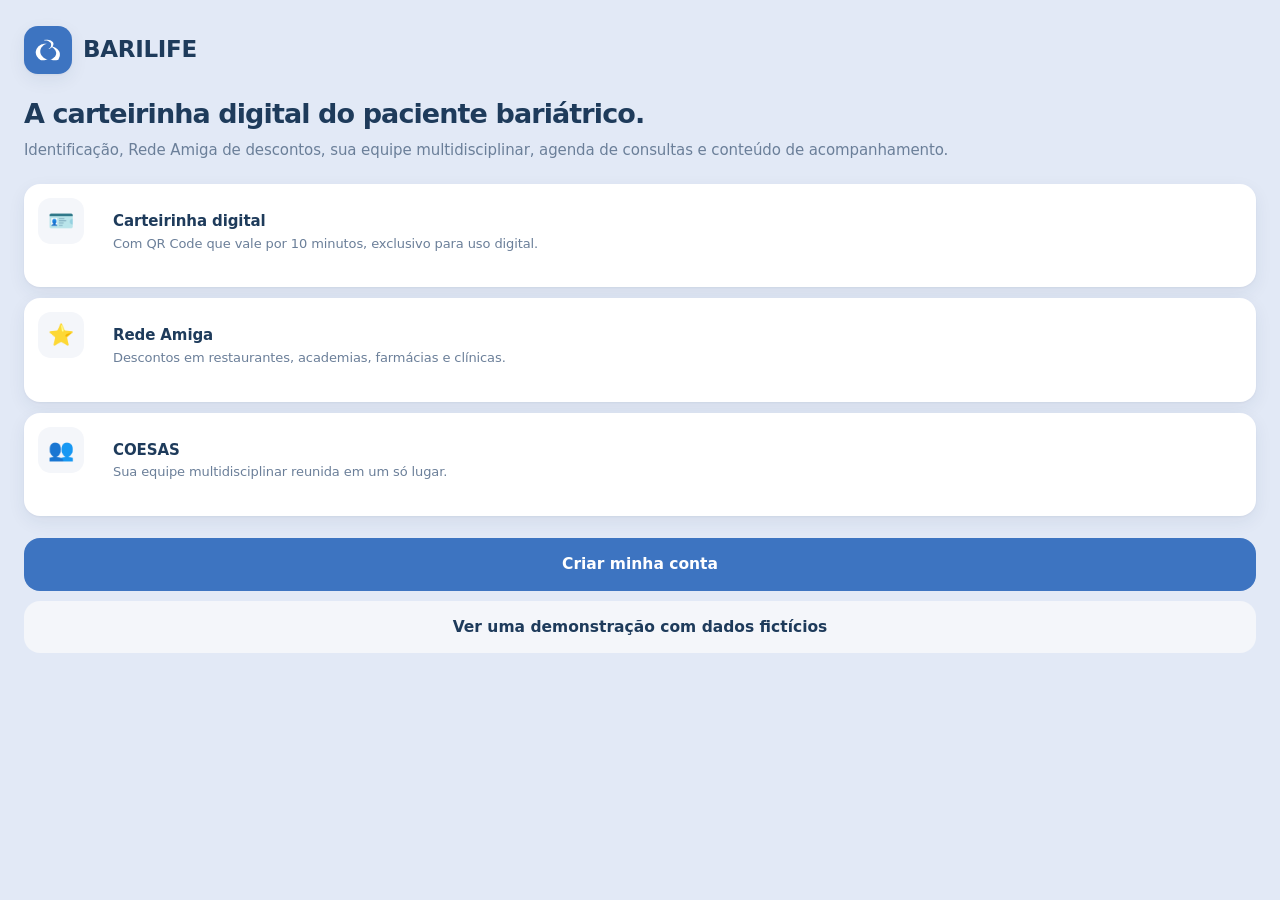
==== commit 3da7cd56: "Usa a marca real e deixa o app pronto para ser encaminhado Marca e logotipos. A marca do Barilife er" ====
--- a/barilife/index.html
+++ b/barilife/index.html
@@ -23,9 +23,10 @@
 
 <!-- ===================== Ícones reutilizáveis ========================== -->
 <svg style="display:none" aria-hidden="true">
-  <!-- marca do Barilife: laço arredondado, aproximação da original -->
-  <symbol id="i-marca" viewBox="0 0 48 48">
-    <path d="M31.5 6c-8.6 0-15.9 5.4-18.8 13-.5 1.3-2 1.7-3.1.9L6 17.4c-1.2-.9-2.9 0-2.9 1.5v11.4C3.1 38.9 9.9 45.7 18.3 45.7h.4c8.5 0 15.4-6.9 15.4-15.4 0-3.6-2.9-6.5-6.5-6.5s-6.5 2.9-6.5 6.5c0 1.6 1.3 2.9 2.9 2.9s2.9-1.3 2.9-2.9c0-.4.3-.7.7-.7s.7.3.7.7c0 5.3-4.3 9.6-9.6 9.6h-.4C13 39.9 8.9 35.8 8.9 30.3v-6.6l1.8 1.3c3.9 2.8 9.3 1.4 11.4-3C24.2 16.2 29.4 12 35.4 12h6.1c1.6 0 2.9-1.3 2.9-2.9S43.1 6 41.5 6h-10Z"/>
+  <!-- marca do Barilife: contornos extraídos e vetorizados da captura do app -->
+  <symbol id="i-marca" viewBox="0 0 100 100">
+    <path d="M40.01 22.89C38.88 22.84 35.26 22.75 33.27 22.89C31.27 23.02 29.70 23.32 28.03 23.69C26.36 24.06 25.00 24.40 23.24 25.10C21.48 25.81 19.09 27.00 17.48 27.94C15.86 28.89 14.84 29.69 13.57 30.78C12.30 31.88 10.99 33.15 9.85 34.51C8.71 35.87 7.61 37.42 6.74 38.94C5.87 40.47 5.20 41.78 4.61 43.65C4.02 45.51 3.43 48.48 3.19 50.12C2.96 51.76 2.97 51.91 3.19 53.49C3.42 55.07 4.07 57.99 4.52 59.61C4.98 61.24 5.25 61.90 5.94 63.25C6.64 64.60 7.60 66.24 8.69 67.69C9.79 69.13 11.27 70.76 12.51 71.94C13.75 73.13 14.67 73.81 16.15 74.78C17.62 75.76 16.77 77.31 21.38 77.80C25.99 78.29 40.92 78.12 43.82 77.71C46.72 77.30 40.64 76.32 38.77 75.31C36.89 74.31 34.21 72.73 32.56 71.68C30.90 70.63 30.25 70.23 28.83 69.02C27.41 67.80 25.43 66.07 24.04 64.40C22.65 62.73 21.33 60.59 20.49 58.99C19.65 57.40 19.34 56.11 18.98 54.82C18.63 53.54 18.47 52.66 18.36 51.27C18.26 49.88 18.26 47.81 18.36 46.48C18.47 45.15 18.51 44.77 18.98 43.29C19.46 41.81 20.36 39.28 21.20 37.61C22.04 35.94 23.09 34.49 24.04 33.27C24.99 32.04 25.68 31.31 26.88 30.25C28.08 29.19 29.82 27.81 31.23 26.88C32.63 25.95 33.84 25.28 35.31 24.66C36.77 24.04 39.22 23.45 40.01 23.15C40.79 22.86 41.13 22.93 40.01 22.89Z" transform="translate(6,6)"/>
+    <path d="M29.98 11.71C30.09 12.14 37.04 12.29 39.39 12.69C41.74 13.08 42.64 13.53 44.09 14.10C45.54 14.68 46.79 15.27 48.08 16.15C49.37 17.02 50.93 18.44 51.81 19.34C52.68 20.24 52.93 20.85 53.31 21.56C53.70 22.27 53.92 22.81 54.11 23.60C54.31 24.38 54.47 25.16 54.47 26.26C54.47 27.35 54.28 29.19 54.11 30.16C53.95 31.14 53.94 31.23 53.49 32.11C53.05 33.00 52.74 34.02 51.45 35.48C50.17 36.95 45.79 40.38 45.77 40.90C45.76 41.41 49.46 39.59 51.36 38.59C53.27 37.58 55.56 35.06 57.22 34.86C58.87 34.67 59.94 36.37 61.30 37.44C62.66 38.50 64.23 39.99 65.38 41.25C66.53 42.51 67.39 43.56 68.22 44.98C69.05 46.40 69.87 48.48 70.35 49.77C70.82 51.05 70.94 51.38 71.06 52.69C71.17 54.01 71.29 56.14 71.06 57.66C70.82 59.18 70.14 60.68 69.64 61.83C69.13 62.98 68.71 63.63 68.04 64.58C67.38 65.53 66.80 66.33 65.65 67.51C64.49 68.69 62.79 70.38 61.12 71.68C59.45 72.98 57.31 74.31 55.62 75.31C53.94 76.32 47.68 77.31 51.01 77.71C54.33 78.11 70.69 78.79 75.58 77.71C80.47 76.63 79.19 73.19 80.37 71.23C81.55 69.28 82.17 67.39 82.68 66.00C83.18 64.61 83.24 64.02 83.39 62.90C83.53 61.77 83.56 60.63 83.56 59.26C83.56 57.88 83.67 56.21 83.39 54.65C83.11 53.08 82.47 51.23 81.88 49.85C81.29 48.48 80.67 47.55 79.84 46.40C79.01 45.24 77.78 43.87 76.91 42.94C76.04 42.00 76.17 41.96 74.60 40.81C73.04 39.65 70.04 37.39 67.51 36.02C64.98 34.64 60.80 33.24 59.44 32.56C58.08 31.88 59.04 32.60 59.35 31.94C59.66 31.27 60.84 29.70 61.30 28.56C61.76 27.43 61.98 26.23 62.10 25.10C62.22 23.98 62.26 22.96 62.01 21.82C61.76 20.68 61.08 19.18 60.59 18.27C60.10 17.37 59.91 17.17 59.08 16.41C58.25 15.66 57.01 14.53 55.62 13.75C54.23 12.97 52.80 12.30 50.74 11.71C48.69 11.12 45.29 10.47 43.29 10.20C41.29 9.94 40.98 9.86 38.77 10.11C36.55 10.36 29.88 11.28 29.98 11.71Z" transform="translate(6,6)"/>
   </symbol>
   <symbol id="i-midias" viewBox="0 0 24 24"><path d="M4 8h16a2 2 0 0 1 2 2v8a2 2 0 0 1-2 2H4a2 2 0 0 1-2-2v-8a2 2 0 0 1 2-2Zm1-3h14a1 1 0 0 1 0 2H5a1 1 0 0 1 0-2Zm2-3h10a1 1 0 0 1 0 2H7a1 1 0 0 1 0-2Z"/></symbol>
   <symbol id="i-locais" viewBox="0 0 24 24"><path d="M12 2a7.5 7.5 0 0 0-7.5 7.5C4.5 15.4 12 22.5 12 22.5s7.5-7.1 7.5-13A7.5 7.5 0 0 0 12 2Zm0 10.2a2.7 2.7 0 1 1 0-5.4 2.7 2.7 0 0 1 0 5.4Z"/></symbol>
@@ -49,6 +50,12 @@
   <symbol id="i-estomago" viewBox="0 0 24 24"><path d="M8.5 2.5a1.4 1.4 0 0 1 1.4 1.4v3.4c0 .9.7 1.6 1.6 1.6 2.9 0 5.3 2.3 5.3 5.3 0 4.2-3.4 7.6-7.6 7.6-2.7 0-4.6-1.3-5.7-3a1.4 1.4 0 0 1 2.3-1.5c.7 1 1.7 1.7 3.4 1.7 2.6 0 4.8-2.1 4.8-4.8 0-1.4-1.1-2.5-2.5-2.5A4.4 4.4 0 0 1 7.1 7.3V3.9c0-.8.6-1.4 1.4-1.4Z"/></symbol>
   <symbol id="i-hospital" viewBox="0 0 24 24"><path d="M5 3h14a1 1 0 0 1 1 1v17H4V4a1 1 0 0 1 1-1Zm6 3v2H9v2h2v2h2v-2h2V8h-2V6h-2Zm-3 9v2h2v-2H8Zm6 0v2h2v-2h-2Z"/></symbol>
   <symbol id="i-interrog" viewBox="0 0 24 24"><path d="M12 2a10 10 0 1 0 0 20 10 10 0 0 0 0-20Zm.1 15.6a1.3 1.3 0 1 1 0-2.6 1.3 1.3 0 0 1 0 2.6Zm1.9-6.2c-.8.6-1 .9-1 1.6v.3h-2v-.4c0-1.4.6-2.2 1.6-2.9.7-.5 1-.9 1-1.5 0-.7-.5-1.2-1.4-1.2-.8 0-1.4.4-1.7 1.2l-1.8-.8C9.2 6.4 10.4 5.6 12.2 5.6c2 0 3.4 1.1 3.4 2.9 0 1.2-.6 2-1.6 2.9Z"/></symbol>
+  <symbol id="i-lista" viewBox="0 0 24 24"><path d="M4 6.5a1.4 1.4 0 1 1 0-2.8 1.4 1.4 0 0 1 0 2.8Zm0 6.9a1.4 1.4 0 1 1 0-2.8 1.4 1.4 0 0 1 0 2.8Zm0 6.9a1.4 1.4 0 1 1 0-2.8 1.4 1.4 0 0 1 0 2.8ZM8.6 4.2h11.8a1 1 0 0 1 0 2H8.6a1 1 0 0 1 0-2Zm0 6.8h11.8a1 1 0 0 1 0 2H8.6a1 1 0 0 1 0-2Zm0 6.8h11.8a1 1 0 0 1 0 2H8.6a1 1 0 0 1 0-2Z"/></symbol>
+  <symbol id="i-filtro" viewBox="0 0 24 24"><path d="M3 6h18a1 1 0 0 1 0 2H3a1 1 0 0 1 0-2Zm3 5h12a1 1 0 0 1 0 2H6a1 1 0 0 1 0-2Zm3 5h6a1 1 0 0 1 0 2H9a1 1 0 0 1 0-2Z"/></symbol>
+  <symbol id="i-ajustes" viewBox="0 0 24 24"><path d="M3 6.6h8.2a3.1 3.1 0 0 1 5.9 0H21a1 1 0 0 1 0 2h-3.9a3.1 3.1 0 0 1-5.9 0H3a1 1 0 0 1 0-2Zm0 8.8h3.9a3.1 3.1 0 0 1 5.9 0H21a1 1 0 0 1 0 2h-8.2a3.1 3.1 0 0 1-5.9 0H3a1 1 0 0 1 0-2Z"/></symbol>
+  <symbol id="i-mira" viewBox="0 0 24 24"><path d="M12 1.5a1 1 0 0 1 1 1v1.6a8.1 8.1 0 0 1 6.9 6.9h1.6a1 1 0 0 1 0 2h-1.6a8.1 8.1 0 0 1-6.9 6.9v1.6a1 1 0 0 1-2 0v-1.6a8.1 8.1 0 0 1-6.9-6.9H2.5a1 1 0 0 1 0-2h1.6A8.1 8.1 0 0 1 11 4.1V2.5a1 1 0 0 1 1-1Zm0 4.5a6 6 0 1 0 0 12 6 6 0 0 0 0-12Zm0 3.4a2.6 2.6 0 1 1 0 5.2 2.6 2.6 0 0 1 0-5.2Z"/></symbol>
+  <symbol id="i-mic" viewBox="0 0 24 24"><path d="M12 2.5a3.2 3.2 0 0 1 3.2 3.2v6a3.2 3.2 0 0 1-6.4 0v-6A3.2 3.2 0 0 1 12 2.5ZM6 11a1 1 0 0 1 1 1 5 5 0 0 0 10 0 1 1 0 0 1 2 0 7 7 0 0 1-6 6.9v2.1h2.4a1 1 0 0 1 0 2H8.6a1 1 0 0 1 0-2H11v-2.1A7 7 0 0 1 5 12a1 1 0 0 1 1-1Z"/></symbol>
+  <symbol id="i-externo" viewBox="0 0 24 24"><path d="M14 3h6a1 1 0 0 1 1 1v6a1 1 0 0 1-2 0V6.4l-8.3 8.3a1 1 0 0 1-1.4-1.4L17.6 5H14a1 1 0 0 1 0-2ZM5 6h5a1 1 0 0 1 0 2H6v10h10v-4a1 1 0 0 1 2 0v5a1 1 0 0 1-1 1H5a1 1 0 0 1-1-1V7a1 1 0 0 1 1-1Z"/></symbol>
   <symbol id="i-altura" viewBox="0 0 24 24"><path d="M12 2 8.5 6h2.2v12H8.5L12 22l3.5-4h-2.2V6h2.2L12 2Z"/></symbol>
   <symbol id="i-envelope" viewBox="0 0 24 24"><path d="M3 5h18a1 1 0 0 1 1 1v.4l-10 5.6L2 6.4V6a1 1 0 0 1 1-1Zm-1 3.7V18a1 1 0 0 0 1 1h18a1 1 0 0 0 1-1V8.7l-9.5 5.3a1 1 0 0 1-1 0L2 8.7Z"/></symbol>
   <symbol id="i-fone" viewBox="0 0 24 24"><path d="M7.5 2h9A2.5 2.5 0 0 1 19 4.5v15A2.5 2.5 0 0 1 16.5 22h-9A2.5 2.5 0 0 1 5 19.5v-15A2.5 2.5 0 0 1 7.5 2Zm2 2v.6h5V4h-5Zm2.5 13.4a1.3 1.3 0 1 0 0 2.6 1.3 1.3 0 0 0 0-2.6Z"/></symbol>
@@ -75,11 +82,11 @@
       <div class="item"><span class="cx">👥</span><span class="corpo"><span class="t">COESAS</span><span class="s">Sua equipe multidisciplinar reunida em um só lugar.</span></span></div>
     </div>
     <button class="btn cheio" data-ir="2">Criar minha conta</button>
-    <button class="btn cheio neutro" id="btn-demo" style="margin-top:10px">Entrar com perfil de demonstração</button>
+    <button class="btn cheio neutro" id="btn-demo" style="margin-top:10px">Ver uma demonstração com dados fictícios</button>
   </div>
 
   <div class="passo" id="passo-2">
-    <div class="progresso"><i class="on"></i><i></i></div>
+    <div class="progresso"><i class="on"></i><i></i><i></i></div>
     <div class="hero"><h2>Seus dados</h2><p>Ficam salvos apenas neste aparelho.</p></div>
     <form id="form-1" novalidate>
       <div class="campo"><label for="f-nome">Nome completo</label><input id="f-nome" required autocomplete="name" placeholder="Como aparece no seu documento"></div>
@@ -100,7 +107,7 @@
   </div>
 
   <div class="passo" id="passo-3">
-    <div class="progresso"><i class="on"></i><i class="on"></i></div>
+    <div class="progresso"><i class="on"></i><i class="on"></i><i></i></div>
     <div class="hero"><h2>Sua cirurgia</h2><p>O cirurgião confere estes dados antes de liberar a carteirinha.</p></div>
     <form id="form-2" novalidate>
       <div class="campo"><label for="f-cirurgia">Tipo de cirurgia</label><select id="f-cirurgia"></select></div>
@@ -117,10 +124,25 @@
         <div class="campo"><label for="f-crm">CRM</label><input id="f-crm" placeholder="CRM-SP 118342"></div>
         <div class="campo"><label for="f-hosp">Hospital</label><input id="f-hosp" placeholder="Hospital Vitória"></div>
       </div>
-      <button class="btn cheio" type="submit">Enviar para validação</button>
+      <button class="btn cheio" type="submit">Continuar</button>
       <button class="btn cheio neutro" type="button" data-ir="2" style="margin-top:10px">Voltar</button>
     </form>
-    <p class="rodape-aviso"><b>Réplica acadêmica.</b> Não é o aplicativo oficial da SBCBM. Trabalho de curso — nada é enviado para servidores.</p>
+  </div>
+
+  <div class="passo" id="passo-4">
+    <div class="progresso"><i class="on"></i><i class="on"></i><i class="on"></i></div>
+    <div class="hero"><h2>Sua foto</h2><p>É a foto que aparece na frente da carteirinha. Prefira um retrato de frente, com o rosto centralizado.</p></div>
+
+    <div class="foto-passo">
+      <div class="previa" id="previa-foto"><span>Sem foto</span></div>
+      <label class="btn vazio" for="f-foto">Escolher foto</label>
+      <input id="f-foto" type="file" accept="image/*" hidden>
+      <button class="btn neutro pequeno" id="f-foto-limpar" hidden>Remover</button>
+    </div>
+
+    <button class="btn cheio" id="f-concluir" style="margin-top:24px">Enviar para validação</button>
+    <button class="btn cheio neutro" type="button" data-ir="3" style="margin-top:10px">Voltar</button>
+    <p class="rodape-aviso"><b>Réplica acadêmica.</b> Não é o aplicativo oficial da SBCBM. Trabalho de curso: a foto e os dados ficam salvos apenas neste aparelho e não são enviados para nenhum servidor.</p>
   </div>
 </section>
 
@@ -161,26 +183,48 @@
         <div id="cracha"></div>
         <div id="contagem"></div>
         <div id="pendencia"></div>
+        <p class="rodape-aviso" style="margin-top:18px"><b>Réplica acadêmica.</b>
+          Esta não é a carteirinha oficial da SBCBM. Trabalho de curso, sem validade como documento.</p>
       </div>
     </section>
 
     <!-- ---------------- Mídias ---------------- -->
     <section class="tela" id="t-midias">
       <div class="corpo">
-        <div class="abas" id="abas-midias">
+        <div class="busca"><svg><use href="#i-busca"/></svg>
+          <input id="busca-midia" placeholder="Pesquisar" aria-label="Pesquisar mídias"></div>
+        <div class="abas" id="abas-midias" hidden>
           <button class="on" data-tipo="todos">Tudo</button>
           <button data-tipo="dica">Dicas</button>
           <button data-tipo="receita">Receitas</button>
           <button data-tipo="artigo">Artigos</button>
           <button data-tipo="video">Vídeos</button>
         </div>
-        <div class="itens" id="lista-midias"></div>
+        <div class="cards" id="lista-midias"></div>
       </div>
     </section>
 
     <!-- ---------------- Locais ---------------- -->
     <section class="tela" id="t-locais">
-      <div class="corpo">
+      <div class="segmentado" role="tablist">
+        <button class="on" data-vista="mapa" role="tab"><svg viewBox="0 0 24 24"><use href="#i-locais"/></svg>Mapa</button>
+        <button data-vista="lista" role="tab"><svg viewBox="0 0 24 24"><use href="#i-lista"/></svg>Lista</button>
+      </div>
+
+      <div class="mapa-caixa" id="mapa-caixa">
+        <div class="mapa-tela"></div>
+        <div class="mapa-zoom">
+          <button id="mapa-mais" aria-label="Aproximar">+</button>
+          <span></span>
+          <button id="mapa-menos" aria-label="Afastar">−</button>
+        </div>
+        <button class="mapa-eu" id="mapa-eu" aria-label="Centralizar em mim">
+          <svg viewBox="0 0 24 24"><use href="#i-mira"/></svg>
+        </button>
+        <div class="mapa-aviso"><span class="bola">i</span>Encontre parceiros do Barilife próximos de você</div>
+      </div>
+
+      <div class="corpo" id="vista-lista" hidden>
         <div class="busca"><svg><use href="#i-busca"/></svg>
           <input id="busca-local" placeholder="Buscar profissional, hospital ou cidade" aria-label="Buscar local"></div>
         <div class="chips" id="chips-local"></div>
@@ -245,6 +289,11 @@
     <section class="tela" id="t-sobre"><div class="corpo" id="corpo-sobre"></div></section>
   </main>
 
+  <button class="baricast" id="btn-baricast" hidden>
+    <span class="mic"><svg viewBox="0 0 24 24"><use href="#i-mic"/></svg></span>
+    <span class="rot">BariCast <svg viewBox="0 0 24 24" class="ext"><use href="#i-externo"/></svg></span>
+  </button>
+
   <nav class="tabbar" id="tabbar">
     <button data-aba="midias"><svg><use href="#i-midias"/></svg>Mídias</button>
     <button data-aba="locais"><svg><use href="#i-locais"/></svg>Locais</button>
@@ -264,6 +313,7 @@
 
 <script src="assets/js/qr.js"></script>
 <script src="assets/js/data.js"></script>
+<script src="assets/js/mapa.js"></script>
 <script src="assets/js/app.js"></script>
 </body>
 </html>
--- a/barilife/assets/css/app.css
+++ b/barilife/assets/css/app.css
@@ -291,7 +291,7 @@
   background:linear-gradient(180deg,var(--cracha-1) 0%,var(--cracha-2) 34%,var(--cracha-3) 62%,var(--cracha-4) 100%);}
 .cracha .furo{width:92px;height:15px;border-radius:999px;background:var(--card);margin:1px auto 13px;}
 .cracha .sbcbm{margin-bottom:12px;}
-.cracha .sbcbm svg{width:124px;height:auto;margin:0 auto;display:block;}
+.cracha .sbcbm img{width:132px;height:auto;margin:0 auto;display:block;}
 .cracha .avatar{width:132px;height:132px;margin:0 auto 11px;border:5px solid #fff;font-size:36px;
   box-shadow:0 3px 10px rgba(20,60,110,.2);}
 .cracha .nome{font-size:18px;font-weight:750;color:var(--navy);line-height:1.25;letter-spacing:-.3px;}
@@ -443,3 +443,71 @@
 
 .rodape-aviso{margin:20px 2px 6px;font-size:12px;color:var(--texto-3);line-height:1.55;text-align:center;}
 .rodape-aviso b{color:var(--texto-2);}
+
+/* ---- Locais: segmentado Mapa/Lista ------------------------------------- */
+.segmentado{display:flex;gap:4px;background:#F2F5FE;border-radius:14px;padding:5px;margin:12px 16px;}
+@media (prefers-color-scheme: dark){ .segmentado{background:var(--pilula);} }
+.segmentado button{flex:1;display:flex;align-items:center;justify-content:center;gap:8px;
+  padding:11px 4px;border-radius:11px;font-size:16px;font-weight:650;color:var(--navy);}
+.segmentado button svg{width:20px;height:20px;fill:currentColor;}
+.segmentado button.on{background:var(--card);color:var(--azul-vivo);box-shadow:0 1px 3px rgba(30,59,91,.12);}
+
+/* ---- Mapa ------------------------------------------------------------- */
+.mapa-caixa{position:relative;height:calc(100dvh - 210px - var(--topo) - var(--base));min-height:340px;
+  overflow:hidden;background:#F1EFEE;}
+.mapa-tela{position:absolute;inset:0;cursor:grab;touch-action:none;}
+.mapa-tela:active{cursor:grabbing;}
+.mapa-svg{width:100%;height:100%;display:block;user-select:none;}
+.mapa-svg text{pointer-events:none;}
+.mapa-svg .pin{cursor:pointer;}
+.mapa-zoom{position:absolute;top:14px;left:14px;background:var(--card);border-radius:9px;
+  box-shadow:0 2px 8px rgba(30,59,91,.2);overflow:hidden;display:flex;flex-direction:column;}
+.mapa-zoom button{width:42px;height:42px;font-size:24px;font-weight:300;color:var(--navy);
+  display:grid;place-items:center;}
+.mapa-zoom span{height:1px;background:var(--linha);margin:0 8px;}
+.mapa-eu{position:absolute;top:14px;right:14px;width:48px;height:48px;border-radius:50%;
+  background:var(--card);box-shadow:0 2px 8px rgba(30,59,91,.2);display:grid;place-items:center;}
+.mapa-eu svg{width:24px;height:24px;fill:var(--azul-vivo);}
+.mapa-aviso{position:absolute;left:14px;right:14px;bottom:14px;display:flex;align-items:center;gap:12px;
+  background:rgba(110,122,158,.92);color:#fff;border-radius:15px;padding:14px 16px;
+  font-size:15px;font-weight:600;line-height:1.35;backdrop-filter:blur(6px);}
+.mapa-aviso .bola{width:26px;height:26px;border-radius:50%;background:rgba(255,255,255,.28);
+  display:grid;place-items:center;font-weight:800;font-size:14px;flex:0 0 auto;}
+
+/* ---- Mídias: cards com banner ----------------------------------------- */
+.cards{display:flex;flex-direction:column;gap:16px;}
+.card-midia{position:relative;background:var(--card);border-radius:var(--r-m);overflow:hidden;
+  box-shadow:var(--sombra);text-align:left;width:100%;display:block;}
+.card-midia .banner{position:relative;display:block;line-height:0;}
+.card-midia .banner svg{width:100%;height:auto;display:block;}
+.card-midia .selo{position:absolute;top:14px;right:0;display:flex;align-items:center;gap:7px;
+  background:var(--azul-vivo);color:#fff;font-size:15px;font-weight:700;
+  padding:11px 16px 11px 14px;border-radius:12px 0 0 12px;}
+.card-midia .selo svg{width:19px;height:19px;fill:#fff;}
+.card-midia .patrocinado{position:absolute;left:0;right:0;bottom:0;background:#3B5CA8;color:#fff;
+  text-align:center;font-size:13.5px;font-weight:700;letter-spacing:.8px;padding:9px 6px;}
+.card-midia .tit{display:block;padding:15px 18px;font-size:17px;font-weight:650;
+  color:var(--navy);line-height:1.35;}
+.card-midia .tit i{display:-webkit-box;-webkit-line-clamp:2;-webkit-box-orient:vertical;
+  overflow:hidden;font-style:normal;}
+
+/* botão flutuante do BariCast */
+.baricast{position:absolute;left:16px;bottom:calc(96px + var(--base));z-index:5;
+  display:flex;align-items:center;gap:10px;}
+.baricast .mic{width:52px;height:52px;border-radius:50%;background:var(--azul-vivo);display:grid;
+  place-items:center;box-shadow:0 4px 14px rgba(12,116,219,.45);}
+.baricast .mic svg{width:26px;height:26px;fill:#fff;}
+.baricast .rot{display:flex;align-items:center;gap:7px;background:var(--card);color:var(--azul-vivo);
+  font-size:15px;font-weight:700;padding:9px 14px;border-radius:999px;
+  border:2px dashed var(--azul-vivo);box-shadow:var(--sombra);}
+.baricast .ext{width:16px;height:16px;fill:var(--azul-vivo);}
+.baricast:active{transform:scale(.96);}
+
+/* ---- passo da foto no cadastro ---------------------------------------- */
+.foto-passo{display:flex;flex-direction:column;align-items:center;gap:14px;
+  background:var(--card);border-radius:var(--r-m);padding:24px 20px;box-shadow:var(--sombra);}
+.foto-passo .previa{width:150px;height:150px;border-radius:50%;overflow:hidden;
+  background:var(--pilula);border:4px solid var(--azul-linha);display:grid;place-items:center;}
+.foto-passo .previa span{color:var(--texto-3);font-size:13.5px;font-weight:600;}
+.foto-passo .previa img{width:100%;height:100%;object-fit:cover;}
+.foto-passo label.btn{cursor:pointer;}
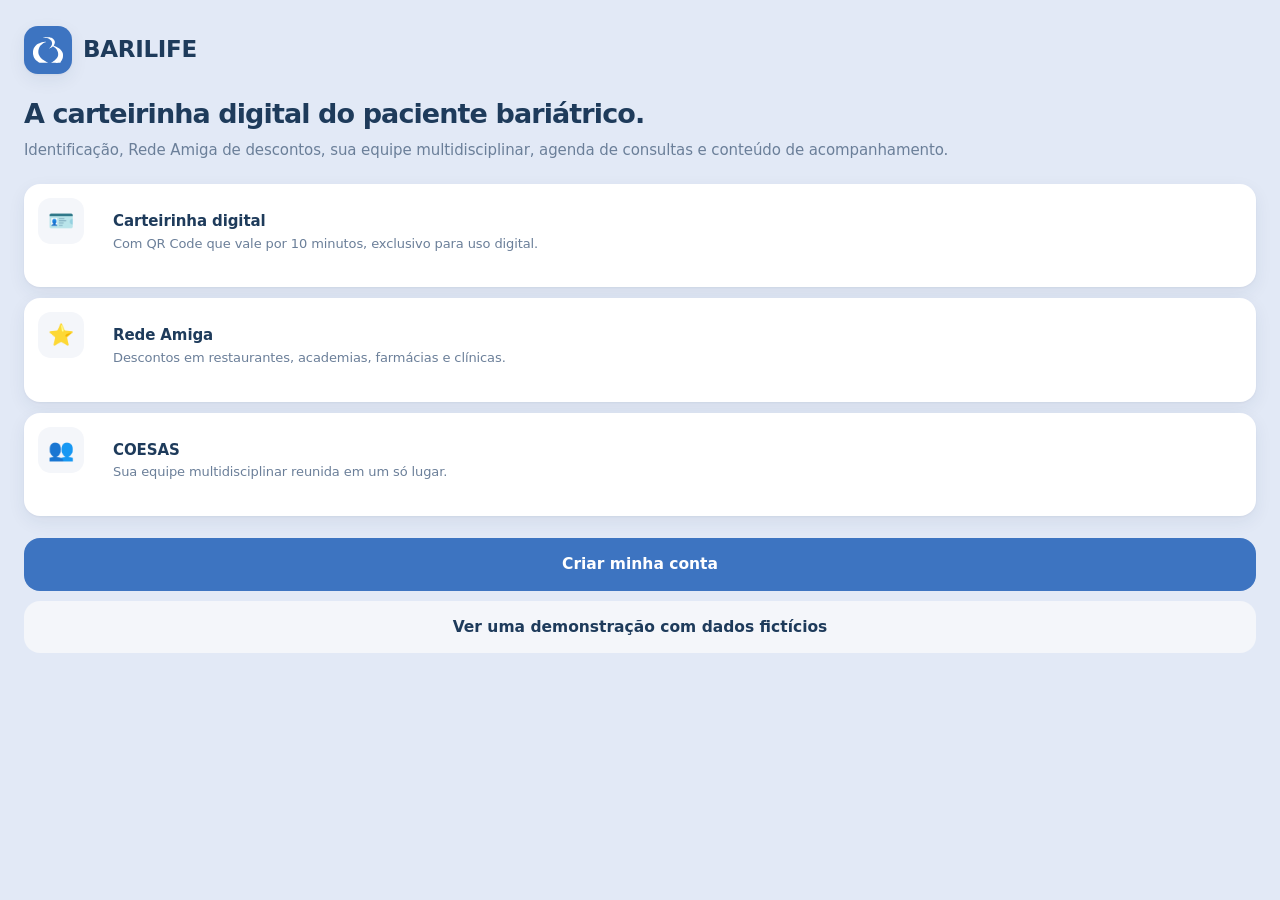
==== commit 23af7116: "Vetoriza a marca a partir do ícone oficial O ícone oficial é uma fonte melhor da marca do que o cabe" ====
--- a/barilife/index.html
+++ b/barilife/index.html
@@ -23,10 +23,10 @@
 
 <!-- ===================== Ícones reutilizáveis ========================== -->
 <svg style="display:none" aria-hidden="true">
-  <!-- marca do Barilife: contornos extraídos e vetorizados da captura do app -->
-  <symbol id="i-marca" viewBox="0 0 100 100">
-    <path d="M40.01 22.89C38.88 22.84 35.26 22.75 33.27 22.89C31.27 23.02 29.70 23.32 28.03 23.69C26.36 24.06 25.00 24.40 23.24 25.10C21.48 25.81 19.09 27.00 17.48 27.94C15.86 28.89 14.84 29.69 13.57 30.78C12.30 31.88 10.99 33.15 9.85 34.51C8.71 35.87 7.61 37.42 6.74 38.94C5.87 40.47 5.20 41.78 4.61 43.65C4.02 45.51 3.43 48.48 3.19 50.12C2.96 51.76 2.97 51.91 3.19 53.49C3.42 55.07 4.07 57.99 4.52 59.61C4.98 61.24 5.25 61.90 5.94 63.25C6.64 64.60 7.60 66.24 8.69 67.69C9.79 69.13 11.27 70.76 12.51 71.94C13.75 73.13 14.67 73.81 16.15 74.78C17.62 75.76 16.77 77.31 21.38 77.80C25.99 78.29 40.92 78.12 43.82 77.71C46.72 77.30 40.64 76.32 38.77 75.31C36.89 74.31 34.21 72.73 32.56 71.68C30.90 70.63 30.25 70.23 28.83 69.02C27.41 67.80 25.43 66.07 24.04 64.40C22.65 62.73 21.33 60.59 20.49 58.99C19.65 57.40 19.34 56.11 18.98 54.82C18.63 53.54 18.47 52.66 18.36 51.27C18.26 49.88 18.26 47.81 18.36 46.48C18.47 45.15 18.51 44.77 18.98 43.29C19.46 41.81 20.36 39.28 21.20 37.61C22.04 35.94 23.09 34.49 24.04 33.27C24.99 32.04 25.68 31.31 26.88 30.25C28.08 29.19 29.82 27.81 31.23 26.88C32.63 25.95 33.84 25.28 35.31 24.66C36.77 24.04 39.22 23.45 40.01 23.15C40.79 22.86 41.13 22.93 40.01 22.89Z" transform="translate(6,6)"/>
-    <path d="M29.98 11.71C30.09 12.14 37.04 12.29 39.39 12.69C41.74 13.08 42.64 13.53 44.09 14.10C45.54 14.68 46.79 15.27 48.08 16.15C49.37 17.02 50.93 18.44 51.81 19.34C52.68 20.24 52.93 20.85 53.31 21.56C53.70 22.27 53.92 22.81 54.11 23.60C54.31 24.38 54.47 25.16 54.47 26.26C54.47 27.35 54.28 29.19 54.11 30.16C53.95 31.14 53.94 31.23 53.49 32.11C53.05 33.00 52.74 34.02 51.45 35.48C50.17 36.95 45.79 40.38 45.77 40.90C45.76 41.41 49.46 39.59 51.36 38.59C53.27 37.58 55.56 35.06 57.22 34.86C58.87 34.67 59.94 36.37 61.30 37.44C62.66 38.50 64.23 39.99 65.38 41.25C66.53 42.51 67.39 43.56 68.22 44.98C69.05 46.40 69.87 48.48 70.35 49.77C70.82 51.05 70.94 51.38 71.06 52.69C71.17 54.01 71.29 56.14 71.06 57.66C70.82 59.18 70.14 60.68 69.64 61.83C69.13 62.98 68.71 63.63 68.04 64.58C67.38 65.53 66.80 66.33 65.65 67.51C64.49 68.69 62.79 70.38 61.12 71.68C59.45 72.98 57.31 74.31 55.62 75.31C53.94 76.32 47.68 77.31 51.01 77.71C54.33 78.11 70.69 78.79 75.58 77.71C80.47 76.63 79.19 73.19 80.37 71.23C81.55 69.28 82.17 67.39 82.68 66.00C83.18 64.61 83.24 64.02 83.39 62.90C83.53 61.77 83.56 60.63 83.56 59.26C83.56 57.88 83.67 56.21 83.39 54.65C83.11 53.08 82.47 51.23 81.88 49.85C81.29 48.48 80.67 47.55 79.84 46.40C79.01 45.24 77.78 43.87 76.91 42.94C76.04 42.00 76.17 41.96 74.60 40.81C73.04 39.65 70.04 37.39 67.51 36.02C64.98 34.64 60.80 33.24 59.44 32.56C58.08 31.88 59.04 32.60 59.35 31.94C59.66 31.27 60.84 29.70 61.30 28.56C61.76 27.43 61.98 26.23 62.10 25.10C62.22 23.98 62.26 22.96 62.01 21.82C61.76 20.68 61.08 19.18 60.59 18.27C60.10 17.37 59.91 17.17 59.08 16.41C58.25 15.66 57.01 14.53 55.62 13.75C54.23 12.97 52.80 12.30 50.74 11.71C48.69 11.12 45.29 10.47 43.29 10.20C41.29 9.94 40.98 9.86 38.77 10.11C36.55 10.36 29.88 11.28 29.98 11.71Z" transform="translate(6,6)"/>
+  <!-- marca do Barilife: contornos vetorizados a partir do ícone oficial -->
+  <symbol id="i-marca" viewBox="0 0 100 85.41">
+    <path d="M43.72 15.64C42.60 15.62 38.99 15.56 37.25 15.64C35.52 15.72 35.03 15.79 33.31 16.13C31.60 16.47 28.56 17.19 26.97 17.67C25.38 18.15 24.79 18.64 23.77 19.03C22.74 19.42 21.63 19.67 20.81 20.01C19.99 20.35 19.35 20.75 18.84 21.06C18.34 21.37 18.37 21.54 17.80 21.86C17.22 22.18 16.75 22.03 15.39 22.97C14.04 23.90 11.21 26.05 9.67 27.46C8.13 28.88 7.16 30.16 6.16 31.47C5.15 32.77 4.44 33.73 3.63 35.28C2.82 36.83 1.80 39.41 1.29 40.76C0.79 42.12 0.83 42.30 0.62 43.41C0.40 44.52 0.10 45.49 0.00 47.41C-0.10 49.33 -0.10 53.02 0.00 54.93C0.10 56.83 0.36 57.58 0.62 58.87C0.87 60.15 1.09 61.19 1.54 62.62C1.99 64.06 2.50 65.76 3.33 67.49C4.15 69.21 5.60 71.64 6.47 72.97C7.33 74.29 7.56 74.44 8.50 75.43C9.43 76.43 10.59 77.72 12.07 78.94C13.55 80.16 15.65 81.76 17.36 82.76C19.08 83.75 21.22 84.52 22.35 84.91C23.48 85.30 19.64 85.06 24.14 85.10C28.63 85.14 45.03 85.18 49.32 85.16C53.61 85.14 49.82 85.08 49.88 84.98C49.94 84.87 50.69 85.08 49.69 84.54C48.70 84.01 45.58 82.63 43.90 81.77C42.23 80.92 40.99 80.22 39.66 79.43C38.32 78.64 36.68 77.57 35.90 77.03C35.12 76.50 35.34 76.48 34.98 76.23C34.61 75.99 34.53 76.18 33.68 75.55C32.83 74.93 31.29 73.79 29.86 72.48C28.44 71.16 26.15 68.76 25.12 67.67C24.10 66.58 24.26 66.71 23.71 65.95C23.15 65.19 22.41 64.15 21.80 63.12C21.18 62.08 20.56 61.03 20.01 59.73C19.47 58.43 18.88 56.60 18.53 55.30C18.19 53.99 18.02 53.55 17.92 51.91C17.82 50.27 17.78 47.31 17.92 45.44C18.06 43.58 18.38 42.32 18.78 40.70C19.18 39.08 19.57 37.44 20.32 35.71C21.07 33.99 22.47 31.67 23.28 30.36C24.09 29.04 24.11 28.98 25.18 27.83C26.26 26.68 28.75 24.36 29.74 23.46C30.74 22.56 29.93 23.17 31.16 22.41C32.39 21.65 35.03 19.94 37.13 18.90C39.23 17.87 42.64 16.72 43.78 16.19C44.92 15.67 43.98 15.86 43.97 15.76C43.96 15.67 44.84 15.66 43.72 15.64Z"/>
+    <path d="M33.99 1.35C33.46 1.51 32.71 1.49 33.93 1.66C35.15 1.84 39.36 2.17 41.32 2.40C43.28 2.64 44.46 2.84 45.69 3.08C46.92 3.31 47.80 3.54 48.71 3.82C49.61 4.09 50.04 4.26 51.11 4.74C52.18 5.22 54.02 6.08 55.11 6.71C56.20 7.35 56.77 7.80 57.64 8.56C58.50 9.32 59.62 10.44 60.28 11.27C60.95 12.10 61.24 12.76 61.64 13.55C62.04 14.34 62.38 14.90 62.68 16.01C62.99 17.12 63.38 18.98 63.49 20.20C63.59 21.42 63.43 22.43 63.30 23.34C63.17 24.24 63.03 24.73 62.68 25.62C62.34 26.50 61.78 27.64 61.21 28.63C60.63 29.63 59.80 30.79 59.24 31.59C58.67 32.39 58.81 32.40 57.82 33.44C56.83 34.47 54.07 37.04 53.33 37.81C52.58 38.58 52.91 38.15 53.33 38.05C53.74 37.96 54.67 37.74 55.79 37.25C56.91 36.77 58.98 35.77 60.04 35.16C61.09 34.55 61.64 33.94 62.13 33.62C62.62 33.30 62.58 33.57 62.99 33.25C63.40 32.93 64.17 32.05 64.59 31.71C65.01 31.37 65.10 31.31 65.52 31.22C65.94 31.13 66.51 30.98 67.12 31.16C67.72 31.33 68.35 31.76 69.15 32.27C69.95 32.77 71.17 33.62 71.92 34.17C72.67 34.73 72.81 34.82 73.65 35.59C74.48 36.36 76.13 37.98 76.91 38.79C77.69 39.60 77.75 39.70 78.33 40.46C78.90 41.22 79.93 42.61 80.36 43.35C80.79 44.09 80.55 44.09 80.91 44.89C81.27 45.69 82.15 47.29 82.51 48.15C82.87 49.01 82.85 48.91 83.07 50.06C83.28 51.21 83.68 53.53 83.81 55.05C83.93 56.57 83.89 58.03 83.81 59.17C83.72 60.32 83.54 61.03 83.31 61.95C83.09 62.86 82.80 63.80 82.45 64.66C82.10 65.51 81.56 66.47 81.22 67.06C80.88 67.64 80.57 67.90 80.42 68.17C80.26 68.43 80.54 68.26 80.30 68.66C80.05 69.06 79.66 69.69 78.94 70.57C78.22 71.44 77.16 72.72 75.99 73.89C74.82 75.06 73.58 76.30 71.92 77.59C70.26 78.87 67.80 80.47 66.01 81.59C64.22 82.71 62.24 83.74 61.21 84.30C60.17 84.85 60.04 84.76 59.79 84.91C59.54 85.07 59.39 85.14 59.73 85.22C60.07 85.30 56.91 85.40 61.82 85.41C66.74 85.42 84.06 85.96 89.22 85.28C94.39 84.61 92.14 82.13 92.80 81.34C93.45 80.55 92.95 80.85 93.17 80.54C93.38 80.23 93.83 79.87 94.09 79.50C94.35 79.12 94.48 78.60 94.70 78.26C94.93 77.92 95.13 77.96 95.44 77.46C95.76 76.97 96.10 76.42 96.61 75.31C97.13 74.20 98.03 72.24 98.52 70.81C99.01 69.39 99.32 68.40 99.57 66.75C99.82 65.10 99.97 62.75 100.00 60.90C100.03 59.05 99.93 57.05 99.75 55.67C99.58 54.28 99.49 53.93 98.95 52.59C98.42 51.24 97.58 49.24 96.55 47.60C95.53 45.96 94.10 44.21 92.80 42.73C91.49 41.26 89.63 39.54 88.73 38.73C87.83 37.92 87.81 38.20 87.38 37.87C86.95 37.54 87.32 37.53 86.15 36.76C84.98 35.99 81.39 33.91 80.36 33.25C79.32 32.59 81.00 33.37 79.93 32.82C78.85 32.27 75.63 30.70 73.89 29.93C72.16 29.16 70.25 28.68 69.52 28.20C68.79 27.72 69.17 27.89 69.52 27.03C69.87 26.17 71.13 24.15 71.61 23.03C72.10 21.91 72.22 21.09 72.41 20.32C72.61 19.55 72.72 19.22 72.78 18.41C72.84 17.60 72.95 16.58 72.78 15.46C72.62 14.33 72.36 12.84 71.80 11.64C71.23 10.44 70.13 9.14 69.40 8.25C68.67 7.36 68.07 6.87 67.43 6.28C66.78 5.70 66.57 5.41 65.52 4.74C64.46 4.07 62.41 2.86 61.08 2.28C59.76 1.69 58.89 1.56 57.57 1.23C56.26 0.90 54.72 0.51 53.20 0.31C51.68 0.10 50.34 0.02 48.46 0.00C46.58 -0.02 43.82 0.06 41.93 0.18C40.05 0.31 38.45 0.54 37.13 0.74C35.81 0.93 34.52 1.20 33.99 1.35Z"/>
   </symbol>
   <symbol id="i-midias" viewBox="0 0 24 24"><path d="M4 8h16a2 2 0 0 1 2 2v8a2 2 0 0 1-2 2H4a2 2 0 0 1-2-2v-8a2 2 0 0 1 2-2Zm1-3h14a1 1 0 0 1 0 2H5a1 1 0 0 1 0-2Zm2-3h10a1 1 0 0 1 0 2H7a1 1 0 0 1 0-2Z"/></symbol>
   <symbol id="i-locais" viewBox="0 0 24 24"><path d="M12 2a7.5 7.5 0 0 0-7.5 7.5C4.5 15.4 12 22.5 12 22.5s7.5-7.1 7.5-13A7.5 7.5 0 0 0 12 2Zm0 10.2a2.7 2.7 0 1 1 0-5.4 2.7 2.7 0 0 1 0 5.4Z"/></symbol>
